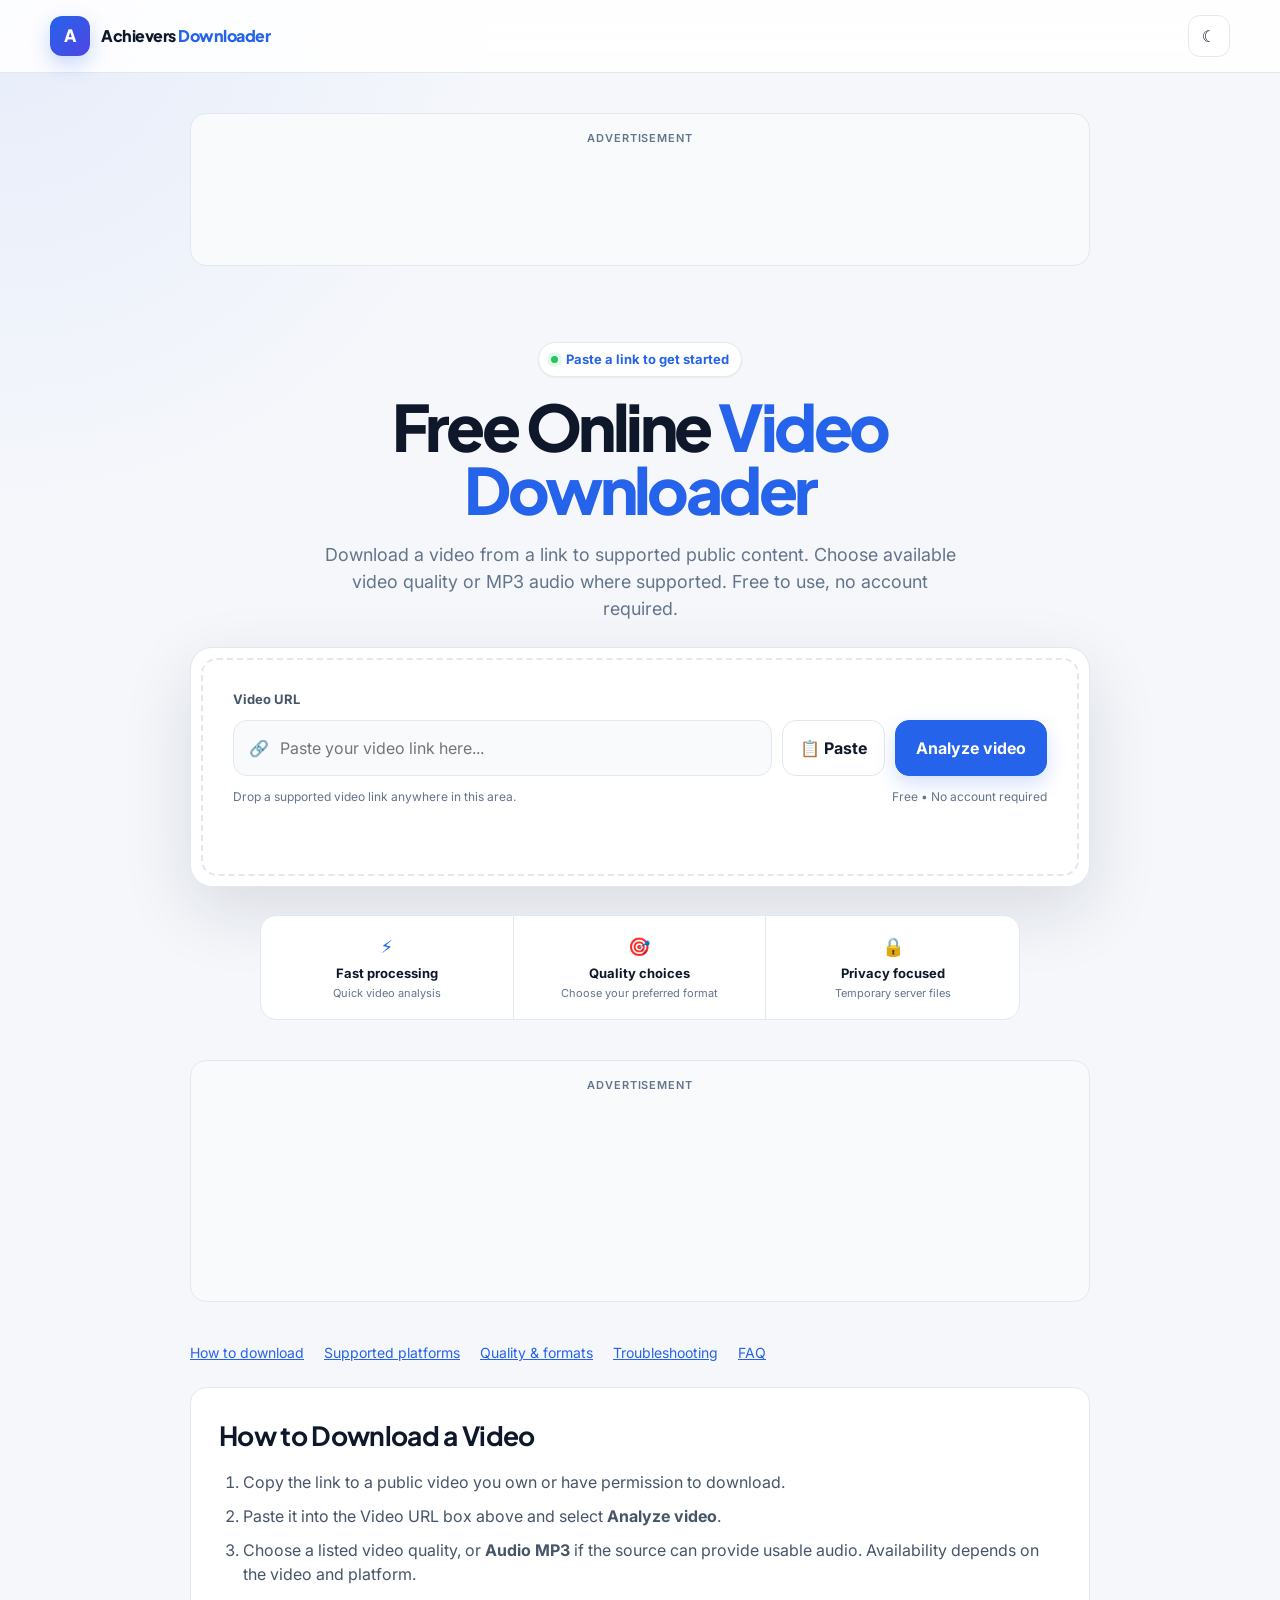
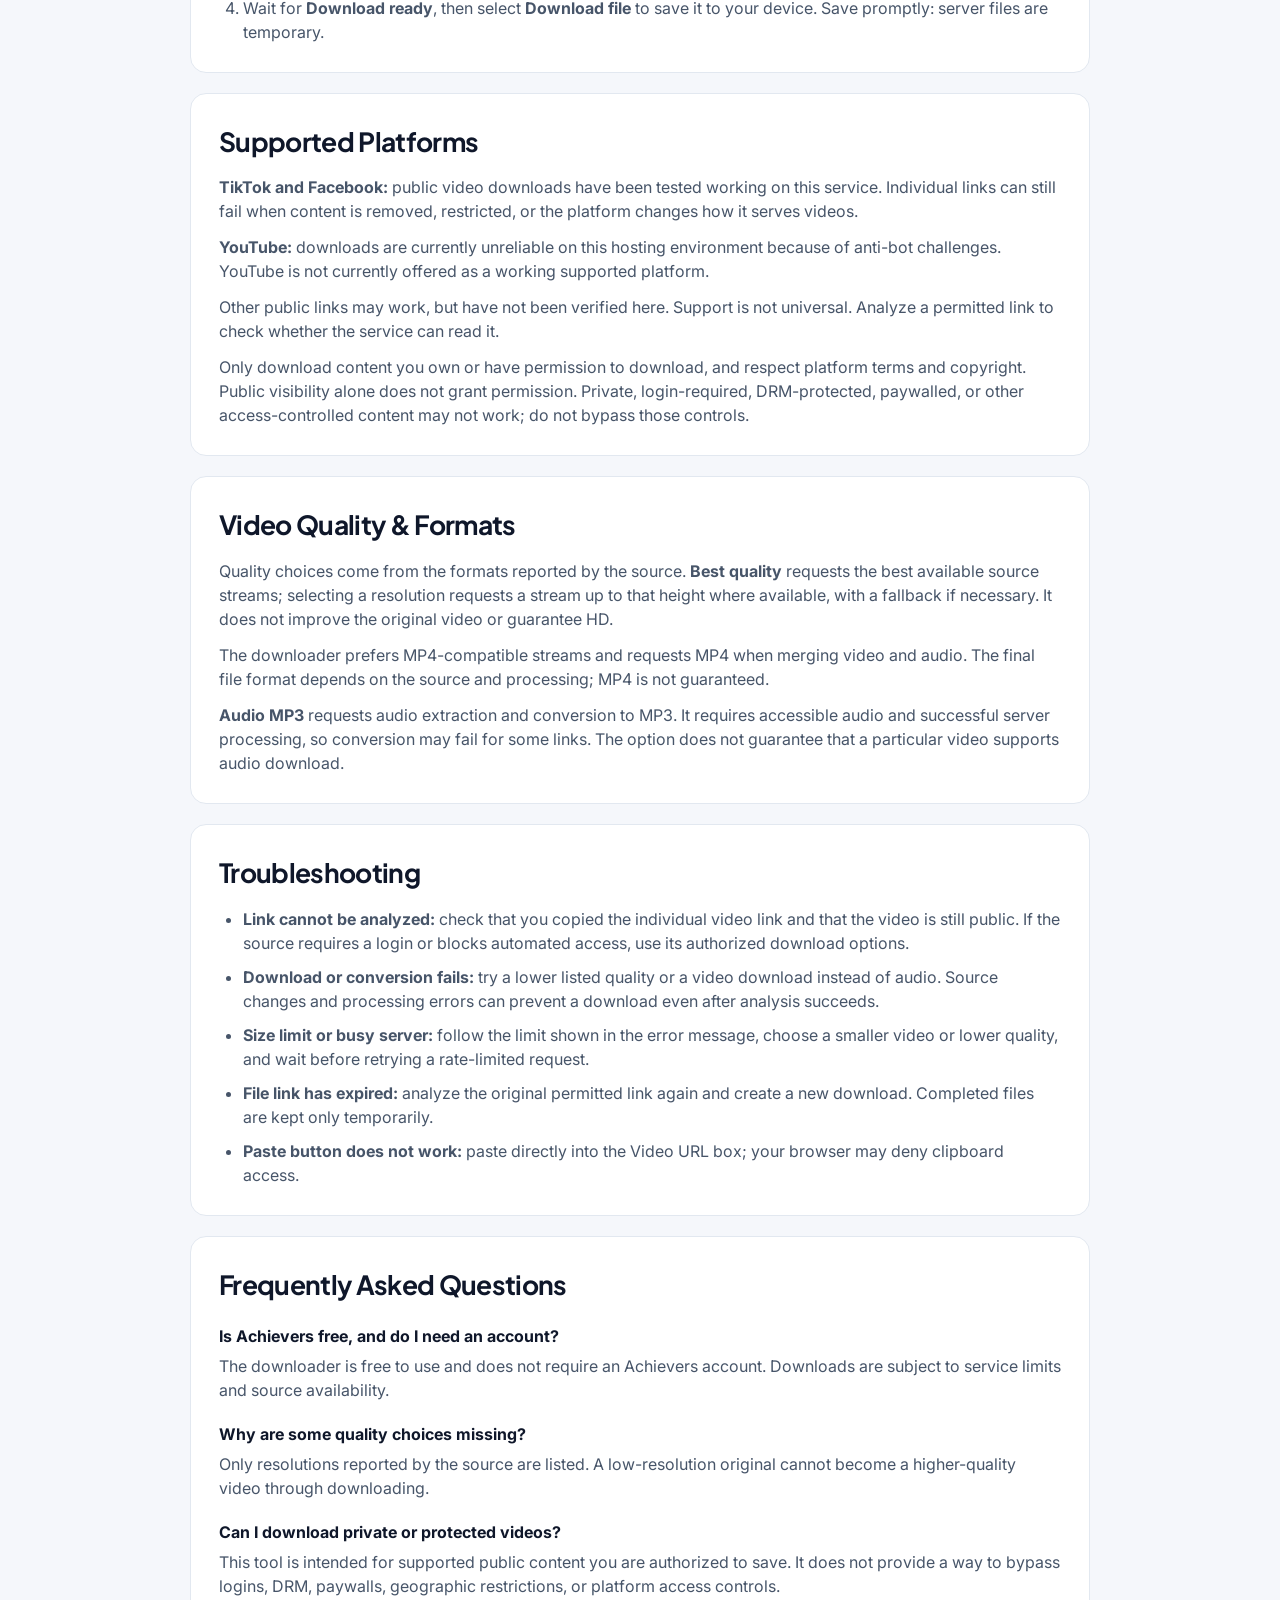
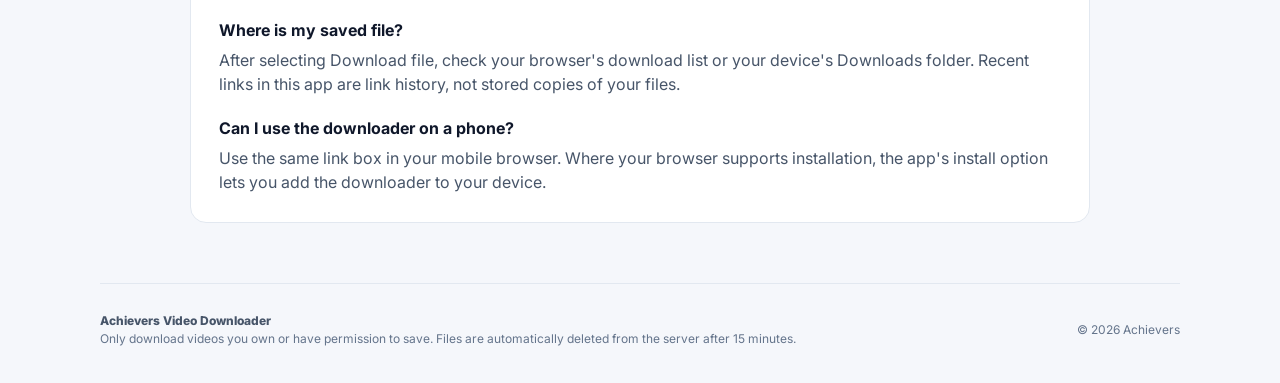
==== static/index.html @ 7e683693 "Improve homepage SEO and helpful content" ====
<!doctype html>
<html lang="en">
<head>
  <meta charset="utf-8">
  <meta name="viewport" content="width=device-width, initial-scale=1, viewport-fit=cover">
  <meta name="google-site-verification" content="TsskHwINy31pjUNyqwZNyB_PYHBbP6miLl_3xh6TSHg" />

  <meta name="theme-color" content="#2563eb">
  <meta name="description" content="Download supported public videos from a link. Choose available video quality or MP3 audio where supported. Free to use, with no account required.">
  <meta property="og:type" content="website">
  <meta property="og:title" content="Free Online Video Downloader | Achievers">
  <meta property="og:description" content="Download supported public videos from a link. Choose available video quality or MP3 audio where supported. Free to use, with no account required.">
  <meta property="og:url" content="https://achievers-video-downloader.onrender.com/">
  <meta property="og:site_name" content="Achievers Video Downloader">
  <meta name="twitter:card" content="summary">
  <meta name="twitter:title" content="Free Online Video Downloader | Achievers">
  <meta name="twitter:description" content="Download supported public videos from a link. Choose available video quality or MP3 audio where supported. Free to use, with no account required.">
  <script type="application/ld+json">
{
  "@context": "https://schema.org",
  "@graph": [
    {
      "@type": "WebSite",
      "@id": "https://achievers-video-downloader.onrender.com/#website",
      "url": "https://achievers-video-downloader.onrender.com/",
      "name": "Achievers Video Downloader"
    },
    {
      "@type": "WebApplication",
      "@id": "https://achievers-video-downloader.onrender.com/#application",
      "url": "https://achievers-video-downloader.onrender.com/",
      "name": "Achievers Video Downloader",
      "description": "Download supported public videos from a link. Choose available video quality or MP3 audio where supported. Free to use, with no account required.",
      "applicationCategory": "MultimediaApplication",
      "operatingSystem": "Web browser",
      "offers": {
        "@type": "Offer",
        "price": "0",
        "priceCurrency": "USD"
      }
    }
  ]
}
  </script>
  <meta name="application-name" content="Achievers Video Downloader">

  <link rel="canonical" href="https://achievers-video-downloader.onrender.com/">
  <link rel="manifest" href="/manifest.json">
  <link rel="apple-touch-icon" href="/icon-192.png">

  <title>Free Online Video Downloader | Achievers</title>

  <link rel="preconnect" href="https://fonts.googleapis.com">
  <link rel="preconnect" href="https://fonts.gstatic.com" crossorigin>
  <link
    href="https://fonts.googleapis.com/css2?family=Inter:wght@400;500;600;700;800&family=Plus+Jakarta+Sans:wght@600;700;800&display=swap"
    rel="stylesheet"
  >

  <style>
    :root {
      --bg: #f5f7fb;
      --surface: #ffffff;
      --surface-2: #f8fafc;
      --text: #0f172a;
      --text-soft: #475569;
      --text-muted: #64748b;
      --border: #e2e8f0;
      --primary: #2563eb;
      --primary-dark: #1d4ed8;
      --primary-soft: #eff6ff;
      --success: #16a34a;
      --success-soft: #f0fdf4;
      --danger: #dc2626;
      --danger-soft: #fef2f2;
      --warning: #d97706;
      --shadow-sm: 0 1px 2px rgba(15, 23, 42, .05);
      --shadow: 0 10px 30px rgba(15, 23, 42, .08);
      --shadow-lg: 0 24px 70px rgba(15, 23, 42, .12);
      --radius-sm: 10px;
      --radius: 16px;
      --radius-lg: 24px;
      color-scheme: light;
    }

    [data-theme="dark"] {
      --bg: #070b14;
      --surface: #0f172a;
      --surface-2: #111c31;
      --text: #f8fafc;
      --text-soft: #cbd5e1;
      --text-muted: #94a3b8;
      --border: #243148;
      --primary: #60a5fa;
      --primary-dark: #3b82f6;
      --primary-soft: #132442;
      --success: #4ade80;
      --success-soft: #0b2415;
      --danger: #f87171;
      --danger-soft: #351316;
      --warning: #fbbf24;
      --shadow-sm: 0 1px 2px rgba(0, 0, 0, .25);
      --shadow: 0 15px 40px rgba(0, 0, 0, .25);
      --shadow-lg: 0 30px 80px rgba(0, 0, 0, .35);
      color-scheme: dark;
    }

    * {
      box-sizing: border-box;
    }

    html {
      scroll-behavior: smooth;
    }

    body {
      margin: 0;
      min-height: 100vh;
      background:
        radial-gradient(circle at top left, rgba(37, 99, 235, .07), transparent 32rem),
        var(--bg);
      color: var(--text);
      font-family: Inter, system-ui, -apple-system, BlinkMacSystemFont, "Segoe UI", sans-serif;
      line-height: 1.5;
      padding:
        env(safe-area-inset-top)
        0
        env(safe-area-inset-bottom);
    }

    button,
    input,
    select {
      font: inherit;
    }

    button,
    a {
      -webkit-tap-highlight-color: transparent;
    }

    button {
      cursor: pointer;
    }

    button:disabled {
      cursor: not-allowed;
      opacity: .55;
    }

    button:focus-visible,
    input:focus-visible,
    select:focus-visible,
    a:focus-visible {
      outline: 3px solid rgba(37, 99, 235, .35);
      outline-offset: 3px;
    }

    a {
      color: inherit;
    }

    [hidden] {
      display: none !important;
    }

    .app {
      min-height: 100vh;
      display: flex;
      flex-direction: column;
    }

    /* ───────────────────────── HEADER ───────────────────────── */

    .header {
      position: sticky;
      top: 0;
      z-index: 50;
      border-bottom: 1px solid var(--border);
      background: color-mix(in srgb, var(--surface) 88%, transparent);
      backdrop-filter: blur(18px);
      -webkit-backdrop-filter: blur(18px);
    }

    .nav {
      width: min(1180px, calc(100% - 32px));
      margin: 0 auto;
      min-height: 72px;
      display: flex;
      align-items: center;
      justify-content: space-between;
      gap: 20px;
    }

    .brand {
      display: inline-flex;
      align-items: center;
      gap: 11px;
      text-decoration: none;
      font-family: "Plus Jakarta Sans", Inter, sans-serif;
      font-weight: 800;
      letter-spacing: -.03em;
    }

    .brand-mark {
      width: 40px;
      height: 40px;
      border-radius: 12px;
      display: grid;
      place-items: center;
      color: white;
      background: linear-gradient(135deg, #2563eb, #4f46e5);
      box-shadow: 0 8px 20px rgba(37, 99, 235, .25);
      font-weight: 800;
      font-size: 17px;
    }

    .brand-name {
      font-size: 16px;
    }

    .brand-name span {
      color: var(--primary);
    }

    .nav-actions {
      display: flex;
      align-items: center;
      gap: 8px;
    }

    .icon-btn {
      width: 42px;
      height: 42px;
      border: 1px solid var(--border);
      background: var(--surface);
      color: var(--text);
      border-radius: 12px;
      display: grid;
      place-items: center;
      transition: .2s ease;
    }

    .icon-btn:hover {
      border-color: var(--primary);
      color: var(--primary);
      transform: translateY(-1px);
    }

    /* ───────────────────────── MAIN ───────────────────────── */

    main {
      width: min(1080px, calc(100% - 32px));
      margin: 0 auto;
      flex: 1;
    }

    .hero {
      text-align: center;
      padding: 36px 0 24px;
    }

    .eyebrow {
      width: fit-content;
      margin: 0 auto 18px;
      display: inline-flex;
      align-items: center;
      gap: 8px;
      padding: 7px 12px;
      border: 1px solid var(--border);
      background: var(--surface);
      color: var(--primary);
      border-radius: 999px;
      font-size: 13px;
      font-weight: 700;
      box-shadow: var(--shadow-sm);
    }

    .eyebrow-dot {
      width: 7px;
      height: 7px;
      border-radius: 50%;
      background: #22c55e;
      box-shadow: 0 0 0 4px rgba(34, 197, 94, .12);
    }

    h1 {
      margin: 0 auto;
      max-width: 850px;
      font-family: "Plus Jakarta Sans", Inter, sans-serif;
      font-size: clamp(2.5rem, 6vw, 4rem);
      line-height: .98;
      letter-spacing: -.055em;
      font-weight: 800;
    }

    .gradient-text {
      color: var(--primary);
    }

    .hero-description {
      max-width: 650px;
      margin: 22px auto 0;
      color: var(--text-muted);
      font-size: clamp(1rem, 2vw, 1.12rem);
    }

    /* ───────────────────────── DOWNLOADER ───────────────────────── */

    .downloader-card {
      max-width: 900px;
      margin: 0 auto;
      padding: 10px;
      border: 1px solid var(--border);
      border-radius: 22px;
      background: var(--surface);
      box-shadow: var(--shadow-lg);
    }

    .drop-zone {
      padding: 30px;
      border: 2px dashed var(--border);
      border-radius: 16px;
      transition: .2s ease;
    }

    .drop-zone.dragging {
      border-color: var(--primary);
      background: var(--primary-soft);
    }

    .input-label {
      display: block;
      margin-bottom: 10px;
      color: var(--text-soft);
      font-size: 13px;
      font-weight: 700;
      text-align: left;
    }

    .url-row {
      display: grid;
      grid-template-columns: 1fr auto auto;
      gap: 10px;
    }

    .url-wrap {
      position: relative;
    }

    .url-icon {
      position: absolute;
      left: 16px;
      top: 50%;
      transform: translateY(-50%);
      color: var(--text-muted);
      pointer-events: none;
    }

    #url {
      width: 100%;
      min-height: 56px;
      border: 1px solid var(--border);
      border-radius: 14px;
      background: var(--surface-2);
      color: var(--text);
      padding: 0 16px 0 46px;
      outline: none;
      transition: .2s ease;
    }

    #url:focus {
      border-color: var(--primary);
      background: var(--surface);
      box-shadow: 0 0 0 4px rgba(37, 99, 235, .09);
    }

    .btn {
      min-height: 56px;
      padding: 0 20px;
      border: 1px solid var(--border);
      border-radius: 14px;
      background: var(--surface);
      color: var(--text);
      font-weight: 700;
      display: inline-flex;
      align-items: center;
      justify-content: center;
      gap: 8px;
      transition: .2s ease;
      white-space: nowrap;
    }

    .btn:hover:not(:disabled) {
      transform: translateY(-1px);
      box-shadow: var(--shadow-sm);
    }

    .btn-primary {
      border-color: var(--primary);
      background: var(--primary);
      color: white;
      box-shadow: 0 8px 20px rgba(37, 99, 235, .2);
    }

    .btn-primary:hover:not(:disabled) {
      background: var(--primary-dark);
    }

    .btn-secondary {
      background: var(--surface);
    }

    .paste-btn {
      padding-inline: 17px;
    }

    .input-hint {
      display: flex;
      justify-content: space-between;
      gap: 12px;
      margin-top: 12px;
      color: var(--text-muted);
      font-size: 12px;
      text-align: left;
    }

    .message {
      min-height: 24px;
      margin: 14px 4px 0;
      color: var(--text-muted);
      font-size: 14px;
      text-align: left;
    }

    .message.error {
      color: var(--danger);
    }

    /* ───────────────────────── TRUST ───────────────────────── */

    .trust-row {
      display: grid;
      grid-template-columns: repeat(3, 1fr);
      max-width: 760px;
      margin: 28px auto 0;
      border: 1px solid var(--border);
      border-radius: 16px;
      overflow: hidden;
      background: var(--surface);
    }

    .trust-item {
      padding: 17px 12px;
      text-align: center;
      border-right: 1px solid var(--border);
    }

    .trust-item:last-child {
      border-right: 0;
    }

    .trust-icon {
      display: block;
      margin-bottom: 4px;
      color: var(--primary);
      font-size: 18px;
    }

    .trust-title {
      display: block;
      font-size: 13px;
      font-weight: 700;
    }

    .trust-sub {
      display: block;
      margin-top: 2px;
      color: var(--text-muted);
      font-size: 11px;
    }

    /* ───────────────────────── RESULT ───────────────────────── */

    #res {
      max-width: 900px;
      margin: 28px auto 0;
      padding: 20px;
      border: 1px solid var(--border);
      border-radius: 22px;
      background: var(--surface);
      box-shadow: var(--shadow);
      text-align: left;
    }

    .video-header {
      display: grid;
      grid-template-columns: 260px 1fr;
      gap: 22px;
      align-items: start;
    }

    .thumb-wrap {
      position: relative;
      overflow: hidden;
      border-radius: 16px;
      background: var(--surface-2);
      aspect-ratio: 16 / 9;
    }

    .thumb {
      width: 100%;
      height: 100%;
      display: block;
      object-fit: cover;
    }

    .video-info {
      min-width: 0;
      padding-top: 3px;
    }

    .video-title {
      margin: 0;
      font-family: "Plus Jakarta Sans", Inter, sans-serif;
      font-size: clamp(1.25rem, 3vw, 1.65rem);
      line-height: 1.2;
      letter-spacing: -.025em;
      overflow-wrap: anywhere;
    }

    .video-meta {
      display: flex;
      flex-wrap: wrap;
      gap: 8px;
      margin-top: 13px;
    }

    .meta-pill {
      display: inline-flex;
      align-items: center;
      gap: 5px;
      padding: 6px 9px;
      border: 1px solid var(--border);
      border-radius: 999px;
      background: var(--surface-2);
      color: var(--text-muted);
      font-size: 12px;
      font-weight: 600;
    }

    .section-heading {
      margin: 26px 0 12px;
      font-size: 13px;
      font-weight: 800;
      letter-spacing: .02em;
      text-transform: uppercase;
      color: var(--text-muted);
    }

    .quality-grid {
      display: grid;
      grid-template-columns: repeat(auto-fill, minmax(125px, 1fr));
      gap: 10px;
    }

    .quality-btn {
      min-height: 58px;
      border: 1px solid var(--border);
      border-radius: 13px;
      background: var(--surface);
      color: var(--text);
      text-align: left;
      padding: 11px 13px;
      transition: .2s ease;
    }

    .quality-btn:hover:not(:disabled) {
      border-color: var(--primary);
      background: var(--primary-soft);
      transform: translateY(-1px);
    }

    .quality-name {
      display: block;
      font-weight: 800;
      font-size: 14px;
    }

    .quality-size {
      display: block;
      margin-top: 2px;
      color: var(--text-muted);
      font-size: 11px;
    }

    .quality-audio {
      border-color: rgba(37, 99, 235, .35);
      background: var(--primary-soft);
    }

    /* ───────────────────────── CLIP & SUBTITLES ───────────────────────── */

    .advanced {
      margin-top: 18px;
      border-top: 1px solid var(--border);
      padding-top: 16px;
    }

    .advanced summary {
      cursor: pointer;
      list-style: none;
      font-weight: 700;
      font-size: 14px;
    }

    .advanced summary::-webkit-details-marker {
      display: none;
    }

    .advanced summary::before {
      content: "+";
      display: inline-grid;
      place-items: center;
      width: 22px;
      height: 22px;
      margin-right: 8px;
      border: 1px solid var(--border);
      border-radius: 7px;
      color: var(--primary);
    }

    .advanced[open] summary::before {
      content: "−";
    }

    .clip-row {
      display: grid;
      grid-template-columns: 1fr 1fr;
      gap: 12px;
      margin-top: 15px;
    }

    .field label {
      display: block;
      color: var(--text-muted);
      font-size: 12px;
      font-weight: 700;
      margin-bottom: 6px;
    }

    .field input,
    .subtitle-select {
      width: 100%;
      min-height: 46px;
      padding: 0 12px;
      border: 1px solid var(--border);
      border-radius: 11px;
      background: var(--surface-2);
      color: var(--text);
    }

    .advanced-note {
      margin: 10px 0 0;
      color: var(--text-muted);
      font-size: 12px;
    }

    .subtitle-row {
      display: flex;
      align-items: end;
      gap: 10px;
      margin-top: 18px;
    }

    .subtitle-field {
      flex: 1;
    }

    /* ───────────────────────── JOB ───────────────────────── */

    #job {
      margin-top: 22px;
    }

    .job-card {
      border: 1px solid var(--border);
      border-radius: 15px;
      padding: 17px;
      background: var(--surface-2);
    }

    .job-top {
      display: flex;
      align-items: center;
      justify-content: space-between;
      gap: 15px;
      margin-bottom: 11px;
    }

    .job-status {
      font-size: 13px;
      font-weight: 700;
    }

    .job-percent {
      color: var(--primary);
      font-size: 13px;
      font-weight: 800;
    }

    .progress-track {
      height: 10px;
      border-radius: 999px;
      overflow: hidden;
      background: var(--border);
    }

    .progress-bar {
      width: 0;
      height: 100%;
      border-radius: inherit;
      background: linear-gradient(90deg, #2563eb, #4f46e5);
      transition: width .4s ease;
    }

    .job-name {
      margin: 10px 0 0;
      color: var(--text-muted);
      font-size: 12px;
      overflow-wrap: anywhere;
    }

    .download-result {
      margin-top: 14px;
      padding: 15px;
      border: 1px solid rgba(22, 163, 74, .25);
      border-radius: 14px;
      background: var(--success-soft);
    }

    .download-result-title {
      margin: 0 0 10px;
      color: var(--success);
      font-size: 14px;
      font-weight: 800;
    }

    .save-btn {
      min-height: 48px;
      display: inline-flex;
      align-items: center;
      justify-content: center;
      padding: 0 18px;
      border-radius: 11px;
      background: var(--success);
      color: white;
      text-decoration: none;
      font-weight: 800;
    }

    /* ───────────────────────── RECENT ───────────────────────── */

    #rw {
      max-width: 900px;
      margin: 30px auto 0;
    }

    .recent-header {
      display: flex;
      align-items: center;
      justify-content: space-between;
      gap: 12px;
      margin-bottom: 11px;
    }

    .recent-title {
      margin: 0;
      font-size: 14px;
      font-weight: 800;
    }

    .recent-clear {
      border: 0;
      background: none;
      color: var(--text-muted);
      font-size: 12px;
      text-decoration: underline;
      padding: 5px;
    }

    #recent {
      display: flex;
      flex-wrap: wrap;
      gap: 8px;
    }

    .recent-item {
      max-width: 280px;
      overflow: hidden;
      text-overflow: ellipsis;
      white-space: nowrap;
      padding: 9px 12px;
      border: 1px solid var(--border);
      border-radius: 10px;
      background: var(--surface);
      color: var(--text-soft);
      font-size: 12px;
    }

    /* ───────────────────────── FOOTER ───────────────────────── */

    footer {
      width: min(1080px, calc(100% - 32px));
      margin: 60px auto 0;
      padding: 28px 0 35px;
      border-top: 1px solid var(--border);
      color: var(--text-muted);
      font-size: 12px;
    }

    .footer-inner {
      display: flex;
      align-items: center;
      justify-content: space-between;
      gap: 20px;
    }

    .footer-brand {
      font-weight: 800;
      color: var(--text-soft);
    }

    .install {
      margin-top: 12px;
      border: 0;
      padding: 0;
      background: none;
      color: var(--primary);
      text-decoration: underline;
      font-weight: 700;
    }

    /* ───────────────────────── LOADING ───────────────────────── */

    .spinner {
      width: 16px;
      height: 16px;
      border: 2px solid rgba(255, 255, 255, .35);
      border-top-color: white;
      border-radius: 50%;
      animation: spin .7s linear infinite;
    }

    @keyframes spin {
      to {
        transform: rotate(360deg);
      }
    }

    @media (prefers-reduced-motion: reduce) {
      *,
      *::before,
      *::after {
        scroll-behavior: auto !important;
        animation-duration: .01ms !important;
        animation-iteration-count: 1 !important;
        transition-duration: .01ms !important;
      }
    }

    /* ───────────────────────── RESPONSIVE ───────────────────────── */

    @media (max-width: 760px) {
      .nav {
        min-height: 64px;
      }

      .brand-name {
        display: none;
      }

      .hero {
        padding: 28px 0 22px;
      }

      .downloader-card {
        padding: 7px;
      }

      .drop-zone {
        padding: 20px 15px;
      }

      .url-row {
        grid-template-columns: 1fr;
      }

      .btn,
      #url {
        width: 100%;
      }

      .trust-row {
        grid-template-columns: 1fr;
      }

      .trust-item {
        border-right: 0;
        border-bottom: 1px solid var(--border);
      }

      .trust-item:last-child {
        border-bottom: 0;
      }

      .video-header {
        grid-template-columns: 1fr;
      }

      .thumb-wrap {
        width: 100%;
      }

      .clip-row {
        grid-template-columns: 1fr;
      }

      .subtitle-row {
        flex-direction: column;
        align-items: stretch;
      }

      .footer-inner {
        flex-direction: column;
        align-items: flex-start;
      }
    }

    @media (max-width: 480px) {
      main,
      footer,
      .nav {
        width: min(100% - 20px, 1080px);
      }

      h1 {
        font-size: 2.55rem;
      }

      .hero-description {
        font-size: .95rem;
      }

      #res {
        padding: 14px;
        border-radius: 18px;
      }

      .quality-grid {
        grid-template-columns: repeat(2, 1fr);
      }

      .quality-btn {
        min-height: 54px;
      }
    }
    .homepage-guide { max-width: 900px; margin: 36px auto 0; }
    .section-nav { display: flex; flex-wrap: wrap; gap: 10px 20px; margin-bottom: 24px; color: var(--primary); font-size: 14px; }
    .guide-section { scroll-margin-top: 90px; margin-top: 20px; padding: clamp(18px, 4vw, 28px); border: 1px solid var(--border); border-radius: var(--radius); background: var(--surface); }
    .guide-section h2 { margin: 0 0 14px; font-family: "Plus Jakarta Sans", Inter, sans-serif; font-size: clamp(1.3rem, 3vw, 1.65rem); letter-spacing: -.025em; }
    .guide-section h3 { margin: 20px 0 6px; font-size: 1rem; }
    .guide-section p, .guide-section li { color: var(--text-soft); }
    .guide-section p { margin: 0 0 12px; }
    .guide-section p:last-child { margin-bottom: 0; }
    .guide-section ol, .guide-section ul { margin: 0; padding-left: 24px; }
    .guide-section li + li { margin-top: 10px; }
    .input-hint { flex-wrap: wrap; }

    /* Reserved ad spaces stay in normal flow, outside downloader controls. */
    .ad-area {
      max-width: 900px;
      min-width: 0;
      margin: 40px auto;
      padding: 16px;
      border: 1px solid var(--border);
      border-radius: var(--radius);
      background: var(--surface-2);
      text-align: center;
      overflow: hidden;
    }

    .ad-label {
      margin: 0 0 12px;
      color: var(--text-muted);
      font-size: 11px;
      font-weight: 600;
      letter-spacing: .08em;
      text-transform: uppercase;
    }

    .ad-slot {
      display: grid;
      place-items: center;
      min-width: 0;
      color: var(--text-muted);
      font-size: 12px;
      overflow-wrap: anywhere;
    }

    .ad-area--leaderboard {
      display: none;
    }

    .ad-slot--leaderboard {
      width: 728px;
      height: 90px;
      margin: 0 auto;
      overflow: hidden;
    }

    .ad-slot--native {
      width: 100%;
      min-height: 180px;
    }

    #container-173bd25a12e240a688efa71a28dc9bbf {
      width: 100%;
      min-width: 0;
      max-width: 100%;
    }

    /* Main has 32px outer gutters; reserve space for padding and borders too.
       Never scale the fixed 728x90 creative to fit a mobile screen.
       When activated, also gate script loading on available slot width. */
    @media (min-width: 800px) {
      .ad-area--leaderboard {
        display: block;
      }
    }
  </style>
</head>

<body>
<div class="app">

  <!-- HEADER -->
  <header class="header">
    <nav class="nav" aria-label="Main navigation">

      <a href="/" class="brand" aria-label="Achievers Video Downloader home">
        <span class="brand-mark">A</span>
        <span class="brand-name">Achievers <span>Downloader</span></span>
      </a>

      <div class="nav-actions">
        <button
          class="icon-btn"
          id="themeToggle"
          type="button"
          aria-label="Toggle dark mode"
          title="Toggle dark mode"
        >
          <span id="themeIcon">☾</span>
        </button>
      </div>

    </nav>
  </header>

  <!-- MAIN -->
  <main>

    <!-- Adsterra 31565233: exact publisher-supplied embed; desktop only. -->
    <aside class="ad-area ad-area--leaderboard" aria-labelledby="leaderboard-ad-label" data-placement-id="31565233">
      <p class="ad-label" id="leaderboard-ad-label">Advertisement</p>
      <div class="ad-slot ad-slot--leaderboard" id="adsterra-leaderboard-slot">
        <span>Advertisement space</span>
      </div>
    </aside>
    <script>
      (() => {
        const slot = document.getElementById('adsterra-leaderboard-slot');
        const desktop = window.matchMedia('(min-width: 800px)');
        let loaded = false;
        const loadBanner = () => {
          if (loaded || !desktop.matches || slot.getBoundingClientRect().width < 728) return;
          loaded = true;
          const frame = document.createElement('iframe');
          frame.title = 'Advertisement';
          frame.width = '728';
          frame.height = '90';
          frame.style.border = '0';
          frame.style.display = 'block';
          // Isolate provider document.write and prevent top navigation/popups.
          frame.setAttribute('sandbox', 'allow-scripts');
          frame.setAttribute('referrerpolicy', 'strict-origin-when-cross-origin');
          frame.srcdoc = `<!doctype html><html><head><meta charset="utf-8">
            <style>html,body{margin:0;width:728px;height:90px;overflow:hidden}</style>
            </head><body><script>
              atOptions = {
                'key': 'c1607918ab2d91ade8037d36a7b7c333',
                'format': 'iframe',
                'height': 90,
                'width': 728,
                'params': {}
              };
            <\/script>
            <script src="https://bellnewyork.org/22/c1607918ab2d91ade8037d36a7b7c333"><\/script>
            </body></html>`;
          slot.replaceChildren(frame);
        };
        desktop.addEventListener('change', loadBanner);
        if ('ResizeObserver' in window) {
          new ResizeObserver(loadBanner).observe(slot);
        } else {
          window.addEventListener('resize', loadBanner);
        }
        loadBanner();
      })();
    </script>
    <!-- HERO -->
    <section class="hero">

      <div class="eyebrow">
        <span class="eyebrow-dot"></span>
        Paste a link to get started
      </div>

      <h1>
        Free Online <span class="gradient-text">Video Downloader</span>
      </h1>

      <p class="hero-description">
        Download a video from a link to supported public content. Choose available
        video quality or MP3 audio where supported. Free to use, no account required.
      </p>

    </section>

    <!-- DOWNLOADER -->
    <section class="downloader-card" aria-label="Video downloader">

      <div class="drop-zone" id="dropZone">

        <form id="f">

          <label class="input-label" for="url">
            Video URL
          </label>

          <div class="url-row">

            <div class="url-wrap">
              <span class="url-icon" aria-hidden="true">🔗</span>

              <input
                id="url"
                type="url"
                inputmode="url"
                placeholder="Paste your video link here..."
                autocomplete="off"
                aria-label="Video URL"
                required
              >
            </div>

            <button
              class="btn btn-secondary paste-btn"
              type="button"
              id="paste"
            >
              📋 Paste
            </button>

            <button
              class="btn btn-primary"
              id="fetch"
              type="submit"
            >
              <span id="fetchText">Analyze video</span>
            </button>

          </div>

        </form>

        <div class="input-hint">
          <span>Drop a supported video link anywhere in this area.</span>
          <span>Free • No account required</span>
        </div>

        <p
          class="message"
          id="msg"
          role="status"
          aria-live="polite"
        ></p>

      </div>

    </section>

    <!-- TRUST -->
    <section class="trust-row" aria-label="Service features">

      <div class="trust-item">
        <span class="trust-icon">⚡</span>
        <span class="trust-title">Fast processing</span>
        <span class="trust-sub">Quick video analysis</span>
      </div>

      <div class="trust-item">
        <span class="trust-icon">🎯</span>
        <span class="trust-title">Quality choices</span>
        <span class="trust-sub">Choose your preferred format</span>
      </div>

      <div class="trust-item">
        <span class="trust-icon">🔒</span>
        <span class="trust-title">Privacy focused</span>
        <span class="trust-sub">Temporary server files</span>
      </div>

    </section>

    <!-- RESULT -->
    <section id="res" hidden aria-live="polite"></section>

    <!-- RECENT -->
    <section id="rw" hidden>

      <div class="recent-header">
        <h2 class="recent-title">Recent links</h2>

        <button
          class="recent-clear"
          id="clearRecent"
          type="button"
        >
          Clear history
        </button>
      </div>

      <div id="recent"></div>

    </section>

    <!-- Natural break after downloader/results/history, outside all real controls.
         Adsterra 31565232: exact publisher-supplied native embed. -->
    <aside class="ad-area ad-area--native" aria-labelledby="native-ad-label" data-placement-id="31565232">
      <p class="ad-label" id="native-ad-label">Advertisement</p>
      <div class="ad-slot ad-slot--native" id="adsterra-native-slot">
        <script async="async" data-cfasync="false" src="https://bellnewyork.org/21/173bd25a12e240a688efa71a28dc9bbf"></script>
        <div id="container-173bd25a12e240a688efa71a28dc9bbf"></div>
      </div>
    </aside>
    <button
      class="install"
      id="inst"
      type="button"
      hidden
    >
      Install Achievers Downloader as an app
    </button>

    <div class="homepage-guide">
      <nav class="section-nav" aria-label="Download help">
        <a href="#how-to-download">How to download</a>
        <a href="#supported-platforms">Supported platforms</a>
        <a href="#quality-formats">Quality &amp; formats</a>
        <a href="#troubleshooting">Troubleshooting</a>
        <a href="#faq">FAQ</a>
      </nav>

      <section class="guide-section" id="how-to-download" aria-labelledby="how-to-heading">
        <h2 id="how-to-heading">How to Download a Video</h2>
        <ol>
          <li>Copy the link to a public video you own or have permission to download.</li>
          <li>Paste it into the Video URL box above and select <strong>Analyze video</strong>.</li>
          <li>Choose a listed video quality, or <strong>Audio MP3</strong> if the source can provide usable audio. Availability depends on the video and platform.</li>
          <li>Wait for <strong>Download ready</strong>, then select <strong>Download file</strong> to save it to your device. Save promptly: server files are temporary.</li>
        </ol>
      </section>

      <section class="guide-section" id="supported-platforms" aria-labelledby="platforms-heading">
        <h2 id="platforms-heading">Supported Platforms</h2>
        <p><strong>TikTok and Facebook:</strong> public video downloads have been tested working on this service. Individual links can still fail when content is removed, restricted, or the platform changes how it serves videos.</p>
        <p><strong>YouTube:</strong> downloads are currently unreliable on this hosting environment because of anti-bot challenges. YouTube is not currently offered as a working supported platform.</p>
        <p>Other public links may work, but have not been verified here. Support is not universal. Analyze a permitted link to check whether the service can read it.</p>
        <p>Only download content you own or have permission to download, and respect platform terms and copyright. Public visibility alone does not grant permission. Private, login-required, DRM-protected, paywalled, or other access-controlled content may not work; do not bypass those controls.</p>
      </section>

      <section class="guide-section" id="quality-formats" aria-labelledby="formats-heading">
        <h2 id="formats-heading">Video Quality &amp; Formats</h2>
        <p>Quality choices come from the formats reported by the source. <strong>Best quality</strong> requests the best available source streams; selecting a resolution requests a stream up to that height where available, with a fallback if necessary. It does not improve the original video or guarantee HD.</p>
        <p>The downloader prefers MP4-compatible streams and requests MP4 when merging video and audio. The final file format depends on the source and processing; MP4 is not guaranteed.</p>
        <p><strong>Audio MP3</strong> requests audio extraction and conversion to MP3. It requires accessible audio and successful server processing, so conversion may fail for some links. The option does not guarantee that a particular video supports audio download.</p>
      </section>

      <section class="guide-section" id="troubleshooting" aria-labelledby="troubleshooting-heading">
        <h2 id="troubleshooting-heading">Troubleshooting</h2>
        <ul>
          <li><strong>Link cannot be analyzed:</strong> check that you copied the individual video link and that the video is still public. If the source requires a login or blocks automated access, use its authorized download options.</li>
          <li><strong>Download or conversion fails:</strong> try a lower listed quality or a video download instead of audio. Source changes and processing errors can prevent a download even after analysis succeeds.</li>
          <li><strong>Size limit or busy server:</strong> follow the limit shown in the error message, choose a smaller video or lower quality, and wait before retrying a rate-limited request.</li>
          <li><strong>File link has expired:</strong> analyze the original permitted link again and create a new download. Completed files are kept only temporarily.</li>
          <li><strong>Paste button does not work:</strong> paste directly into the Video URL box; your browser may deny clipboard access.</li>
        </ul>
      </section>

      <section class="guide-section" id="faq" aria-labelledby="faq-heading">
        <h2 id="faq-heading">Frequently Asked Questions</h2>
        <h3>Is Achievers free, and do I need an account?</h3>
        <p>The downloader is free to use and does not require an Achievers account. Downloads are subject to service limits and source availability.</p>
        <h3>Why are some quality choices missing?</h3>
        <p>Only resolutions reported by the source are listed. A low-resolution original cannot become a higher-quality video through downloading.</p>
        <h3>Can I download private or protected videos?</h3>
        <p>This tool is intended for supported public content you are authorized to save. It does not provide a way to bypass logins, DRM, paywalls, geographic restrictions, or platform access controls.</p>
        <h3>Where is my saved file?</h3>
        <p>After selecting Download file, check your browser's download list or your device's Downloads folder. Recent links in this app are link history, not stored copies of your files.</p>
        <h3>Can I use the downloader on a phone?</h3>
        <p>Use the same link box in your mobile browser. Where your browser supports installation, the app's install option lets you add the downloader to your device.</p>
      </section>
    </div>

  </main>

  <!-- FOOTER -->
  <footer>

    <div class="footer-inner">

      <div>
        <div class="footer-brand">
          Achievers Video Downloader
        </div>

        <div>
          Only download videos you own or have permission to save.
          Files are automatically deleted from the server after 15 minutes.
        </div>
      </div>

      <div>
        © <span id="year"></span> Achievers
      </div>

    </div>

  </footer>

</div>

<script>
  /* ───────────────────────── HELPERS ───────────────────────── */

  const $ = selector => document.querySelector(selector);

  const el = (tag, props = {}, ...children) => {
    const element = Object.assign(
      document.createElement(tag),
      props
    );

    if (children.length) {
      element.append(...children);
    }

    return element;
  };

  const url = $('#url');
  const msg = $('#msg');
  const res = $('#res');
  const fetchButton = $('#fetch');
  const fetchText = $('#fetchText');

  const say = (text, error = false) => {
    msg.textContent = text || '';
    msg.className = error ? 'message error' : 'message';
  };

  const dur = seconds => {
    if (!seconds) return '';

    seconds = Math.round(seconds);

    const hours = Math.floor(seconds / 3600);
    const minutes = Math.floor((seconds % 3600) / 60);
    const secs = String(seconds % 60).padStart(2, '0');

    return hours
      ? `${hours}:${String(minutes).padStart(2, '0')}:${secs}`
      : `${minutes}:${secs}`;
  };

  const mb = bytes => {
    if (!bytes) return '';

    if (bytes > 1e9) {
      return ` • ${(bytes / 1e9).toFixed(1)} GB`;
    }

    return ` • ${Math.max(1, Math.round(bytes / 1e6))} MB`;
  };

  /* ───────────────────────── API ───────────────────────── */

  async function api(path, body) {

    const response = await fetch(
      path,
      body
        ? {
            method: 'POST',
            headers: {
              'Content-Type': 'application/json'
            },
            body: JSON.stringify(body)
          }
        : {}
    );

    const data = await response
      .json()
      .catch(() => ({}));

    if (!response.ok) {
      throw new Error(
        data.detail ||
        `Request failed (${response.status})`
      );
    }

    return data;
  }

  /* ───────────────────────── THEME ───────────────────────── */

  const themeIcon = $('#themeIcon');

  function applyTheme(theme) {

    document.documentElement.dataset.theme = theme;

    localStorage.setItem(
      'achievers-theme',
      theme
    );

    themeIcon.textContent =
      theme === 'dark' ? '☀' : '☾';
  }

  function initTheme() {

    const saved =
      localStorage.getItem('achievers-theme');

    if (saved) {
      applyTheme(saved);
      return;
    }

    const prefersDark =
      window.matchMedia &&
      window.matchMedia(
        '(prefers-color-scheme: dark)'
      ).matches;

    applyTheme(prefersDark ? 'dark' : 'light');
  }

  $('#themeToggle').onclick = () => {

    const current =
      document.documentElement.dataset.theme;

    applyTheme(
      current === 'dark'
        ? 'light'
        : 'dark'
    );
  };

  initTheme();

  /* ───────────────────────── PASTE ───────────────────────── */

  $('#paste').onclick = async () => {

    try {

      const text =
        await navigator.clipboard.readText();

      url.value = text.trim();

      url.focus();

      if (url.value) {
        say('Link pasted. Click Analyze video.');
      }

    } catch {

      say(
        'Your browser blocked clipboard access. Paste the link into the box instead.',
        true
      );
    }
  };

  /* ───────────────────────── ANALYZE ───────────────────────── */

  $('#f').onsubmit = async event => {

    event.preventDefault();

    const value = url.value.trim();

    if (!value) return;

    res.hidden = true;

    say('Analyzing your video link...');

    fetchButton.disabled = true;

    fetchText.innerHTML = `
      <span class="spinner"></span>
      Analyzing...
    `;

    try {

      const data =
        await api('/api/info', {
          url: value
        });

      show(value, data);

      say('');

    } catch (error) {

      say(
        error.message ||
        'Unable to analyze this link.',
        true
      );

    } finally {

      fetchButton.disabled = false;

      fetchText.textContent =
        'Analyze video';
    }
  };

  /* ───────────────────────── VIDEO DISPLAY ───────────────────────── */

  function show(videoUrl, data) {

    remember(
      videoUrl,
      data.title
    );

    res.replaceChildren();

    const header =
      el('div', {
        className: 'video-header'
      });

    /* Thumbnail */

    if (data.thumbnail) {

      const thumbWrap =
        el('div', {
          className: 'thumb-wrap'
        });

      thumbWrap.append(
        el('img', {
          className: 'thumb',
          src: data.thumbnail,
          alt: 'Video thumbnail',
          referrerPolicy: 'no-referrer',
          loading: 'lazy'
        })
      );

      header.append(thumbWrap);
    }

    /* Information */

    const info =
      el('div', {
        className: 'video-info'
      });

    info.append(
      el('h2', {
        className: 'video-title',
        textContent:
          data.title ||
          'Untitled video'
      })
    );

    const meta =
      el('div', {
        className: 'video-meta'
      });

    const metadata = [
      data.uploader,
      data.site,
      dur(data.duration)
    ].filter(Boolean);

    metadata.forEach(item => {

      meta.append(
        el('span', {
          className: 'meta-pill',
          textContent: item
        })
      );

    });

    info.append(meta);

    header.append(info);

    res.append(header);

    /* Quality */

    const qualityHeading =
      el('h3', {
        className: 'section-heading',
        textContent: 'Download format'
      });

    res.append(qualityHeading);

    const qualityGrid =
      el('div', {
        className: 'quality-grid'
      });

    const heights =
      Array.isArray(data.heights)
        ? data.heights
        : [];

    const options = [
      {
        label: 'Best quality',
        height: null,
        audio: false
      },

      ...heights
        .slice(0, 6)
        .map(height => ({
          label: `${height}p`,
          height,
          audio: false,
          size: data.sizes
            ? data.sizes[height]
            : null
        })),

      {
        label: 'Audio MP3',
        height: null,
        audio: true
      }
    ];

    options.forEach(option => {

      const button =
        el('button', {
          type: 'button',
          className:
            'quality-btn' +
            (option.audio
              ? ' quality-audio'
              : '')
        });

      const name =
        el('span', {
          className: 'quality-name',
          textContent:
            option.audio
              ? '🎵 Audio MP3'
              : option.label
        });

      const size =
        el('span', {
          className: 'quality-size',
          textContent:
            option.audio
              ? 'Audio only'
              : option.size
                ? `Video${mb(option.size)}`
                : 'Available quality'
        });

      button.append(
        name,
        size
      );

      button.onclick = () =>
        start(videoUrl, option);

      qualityGrid.append(button);
    });

    res.append(qualityGrid);

    /* Advanced */

    const advanced =
      el('details', {
        className: 'advanced'
      });

    advanced.append(
      el('summary', {
        textContent:
          'Advanced options'
      })
    );

    const clipRow =
      el('div', {
        className: 'clip-row'
      });

    const startField =
      el('div', {
        className: 'field'
      });

    startField.append(
      el('label', {
        textContent: 'Start time'
      }),
      el('input', {
        id: 'cs',
        placeholder: '0:00',
        inputMode: 'numeric',
        'aria-label': 'Clip start time'
      })
    );

    const endField =
      el('div', {
        className: 'field'
      });

    endField.append(
      el('label', {
        textContent: 'End time'
      }),
      el('input', {
        id: 'ce',
        placeholder: 'End of video',
        inputMode: 'numeric',
        'aria-label': 'Clip end time'
      })
    );

    clipRow.append(
      startField,
      endField
    );

    advanced.append(clipRow);

    advanced.append(
      el('p', {
        className: 'advanced-note',
        textContent:
          'Optional: enter a start and end time to download only a section of the video.'
      })
    );

    /* Subtitles */

    if (
      Array.isArray(data.subs) &&
      data.subs.length
    ) {

      const subtitleRow =
        el('div', {
          className: 'subtitle-row'
        });

      const subtitleField =
        el('div', {
          className: 'subtitle-field'
        });

      subtitleField.append(
        el('label', {
          className: 'field',
          textContent: 'Subtitle language'
        })
      );

      const select =
        el('select', {
          className: 'subtitle-select',
          'aria-label':
            'Subtitle language'
        });

      data.subs.forEach(language => {

        select.append(
          el('option', {
            value: language,
            textContent: language
          })
        );

      });

      subtitleField.append(select);

      const subtitleButton =
        el('button', {
          className: 'btn btn-secondary',
          type: 'button',
          textContent:
            'Download SRT'
        });

      subtitleButton.onclick = () =>
        start(videoUrl, {
          subs: select.value
        });

      subtitleRow.append(
        subtitleField,
        subtitleButton
      );

      advanced.append(subtitleRow);
    }

    res.append(advanced);

    /* Job area */

    res.append(
      el('div', {
        id: 'job'
      })
    );

    res.hidden = false;

    res.scrollIntoView({
      behavior: 'smooth',
      block: 'start'
    });
  }

  /* ───────────────────────── TIME ───────────────────────── */

  const secs = value => {

    value =
      String(value || '').trim();

    if (!value) return null;

    const parts =
      value.split(':').map(Number);

    if (
      parts.length > 3 ||
      parts.some(
        number => Number.isNaN(number)
      )
    ) {
      return NaN;
    }

    return parts.reduce(
      (total, part) =>
        total * 60 + part,
      0
    );
  };

  /* ───────────────────────── DOWNLOAD ───────────────────────── */

  let busy = false;

  async function start(videoUrl, option) {

    if (busy) return;

    const body = {
      url: videoUrl,
      height: option.height || null,
      audio: !!option.audio,
      subs: option.subs || null
    };

    if (!option.subs) {

      const startInput =
        $('#cs');

      const endInput =
        $('#ce');

      body.start =
        startInput
          ? secs(startInput.value)
          : null;

      body.end =
        endInput
          ? secs(endInput.value)
          : null;

      if (
        Number.isNaN(body.start) ||
        Number.isNaN(body.end) ||
        (
          body.end != null &&
          body.end <=
            (body.start || 0)
        )
      ) {

        say(
          'Enter valid clip times, such as 1:30, and make sure the end is later than the start.',
          true
        );

        return;
      }
    }

    say('');

    busy = true;

    const buttons =
      res.querySelectorAll('button');

    buttons.forEach(
      button =>
        button.disabled = true
    );

    const job =
      $('#job');

    const jobCard =
      el('div', {
        className: 'job-card'
      });

    const top =
      el('div', {
        className: 'job-top'
      });

    const status =
      el('span', {
        className: 'job-status',
        textContent:
          'Starting download...'
      });

    const percent =
      el('span', {
        className: 'job-percent',
        textContent: '0%'
      });

    top.append(
      status,
      percent
    );

    const track =
      el('div', {
        className: 'progress-track'
      });

    const bar =
      el('div', {
        className: 'progress-bar'
      });

    track.append(bar);

    const name =
      el('p', {
        className: 'job-name',
        textContent:
          'Preparing your file...'
      });

    jobCard.append(
      top,
      track,
      name
    );

    job.replaceChildren(jobCard);

    try {

      const response =
        await api(
          '/api/jobs',
          body
        );

      const id =
        response.id;

      if (!id) {
        throw new Error(
          'The server did not return a download job ID.'
        );
      }

      for (;;) {

        await new Promise(
          resolve =>
            setTimeout(resolve, 1000)
        );

        const state =
          await api(
            '/api/jobs/' + id
          );

        if (
          state.state === 'error'
        ) {

          throw new Error(
            state.error ||
            'The download failed.'
          );
        }

        const progress =
          Math.max(
            0,
            Math.min(
              100,
              Number(state.progress) || 0
            )
          );

        bar.style.width =
          progress + '%';

        percent.textContent =
          Math.round(progress) + '%';

        if (
          state.state === 'queued'
        ) {

          status.textContent =
            state.queue
              ? `Waiting in queue • Position ${state.queue}`
              : 'Waiting in queue...';

        } else {

          status.textContent =
            progress >= 100
              ? 'Finalizing your file...'
              : 'Preparing your file...';
        }

        if (
          state.state === 'done'
        ) {

          status.textContent =
            'Download ready';

          percent.textContent =
            '100%';

          bar.style.width = '100%';

          name.textContent =
            state.name ||
            'Your file is ready.';

          const result =
            el('div', {
              className:
                'download-result'
            });

          result.append(
            el('p', {
              className:
                'download-result-title',
              textContent:
                '✓ Your download is ready'
            })
          );

          const save =
            el('a', {
              className: 'save-btn',
              href:
                '/api/file/' + id,
              download:
                state.name || '',
              textContent:
                'Download file'
            });

          result.append(save);

          jobCard.append(result);

          break;
        }
      }

    } catch (error) {

      job.replaceChildren(
        el('div', {
          className:
            'download-result',
          style:
            'background:var(--danger-soft);border-color:rgba(220,38,38,.25)'
        },
          el('p', {
            className:
              'download-result-title',
            style:
              'color:var(--danger)',
            textContent:
              'Download failed'
          }),
          el('p', {
            className:
              'job-name',
            textContent:
              error.message ||
              'Something went wrong.'
          })
        )
      );

    } finally {

      busy = false;

      buttons.forEach(
        button =>
          button.disabled = false
      );
    }
  }

  /* ───────────────────────── RECENT LINKS ───────────────────────── */

  function recent() {

    try {

      return JSON.parse(
        localStorage.getItem(
          'achievers-recent'
        ) || '[]'
      );

    } catch {

      return [];
    }
  }

  function remember(videoUrl, title) {

    try {

      const updated = [
        {
          url: videoUrl,
          title:
            title || videoUrl
        },

        ...recent().filter(
          item =>
            item.url !== videoUrl
        )
      ].slice(0, 6);

      localStorage.setItem(
        'achievers-recent',
        JSON.stringify(updated)
      );

    } catch {}

    drawRecent();
  }

  function drawRecent() {

    const items =
      recent();

    const recentContainer =
      $('#recent');

    recentContainer.replaceChildren();

    if (!items.length) {

      $('#rw').hidden = true;

      return;
    }

    items.forEach(item => {

      const button =
        el('button', {
          className:
            'recent-item',
          type: 'button',
          textContent:
            (item.title ||
              item.url).slice(0, 50),
          title:
            item.url
        });

      button.onclick = () => {

        url.value =
          item.url;

        $('#f').requestSubmit();
      };

      recentContainer.append(button);
    });

    $('#rw').hidden = false;
  }

  $('#clearRecent').onclick = () => {

    try {
      localStorage.removeItem(
        'achievers-recent'
      );
    } catch {}

    drawRecent();
  };

  drawRecent();

  /* ───────────────────────── DRAG & DROP ───────────────────────── */

  const dropZone =
    $('#dropZone');

  function take(text) {

    const match =
      String(text || '').match(
        /https?:\/\/[^\s]+/i
      );

    if (!match) {

      say(
        'No video link was detected.',
        true
      );

      return;
    }

    url.value =
      match[0];

    $('#f').requestSubmit();
  }

  ['dragenter', 'dragover'].forEach(
    eventName => {

      dropZone.addEventListener(
        eventName,
        event => {

          event.preventDefault();

          dropZone.classList.add(
            'dragging'
          );
        }
      );
    }
  );

  ['dragleave', 'drop'].forEach(
    eventName => {

      dropZone.addEventListener(
        eventName,
        event => {

          event.preventDefault();

          dropZone.classList.remove(
            'dragging'
          );
        }
      );
    }
  );

  dropZone.addEventListener(
    'drop',
    event => {

      const text =
        event.dataTransfer.getData(
          'text/uri-list'
        ) ||
        event.dataTransfer.getData(
          'text'
        );

      take(text);
    }
  );

  /* ───────────────────────── SHARED LINKS ───────────────────────── */

  const query =
    new URLSearchParams(
      location.search
    );

  if (
    query.has('url') ||
    query.has('text')
  ) {

    take(
      query.get('url') +
      ' ' +
      query.get('text')
    );

    history.replaceState(
      null,
      '',
      '/'
    );
  }

  /* ───────────────────────── PWA ───────────────────────── */

  let installPrompt;

  window.addEventListener(
    'beforeinstallprompt',
    event => {

      event.preventDefault();

      installPrompt =
        event;

      $('#inst').hidden = false;
    }
  );

  $('#inst').onclick = async () => {

    if (!installPrompt) return;

    installPrompt.prompt();

    try {
      await installPrompt.userChoice;
    } catch {}

    installPrompt = null;

    $('#inst').hidden = true;
  };

  if (
    'serviceWorker' in navigator
  ) {

    window.addEventListener(
      'load',
      () => {

        navigator.serviceWorker
          .register('/sw.js')
          .catch(() => {});

      }
    );
  }

  /* ───────────────────────── YEAR ───────────────────────── */

  $('#year').textContent =
    new Date().getFullYear();

</script>

</body>
</html>
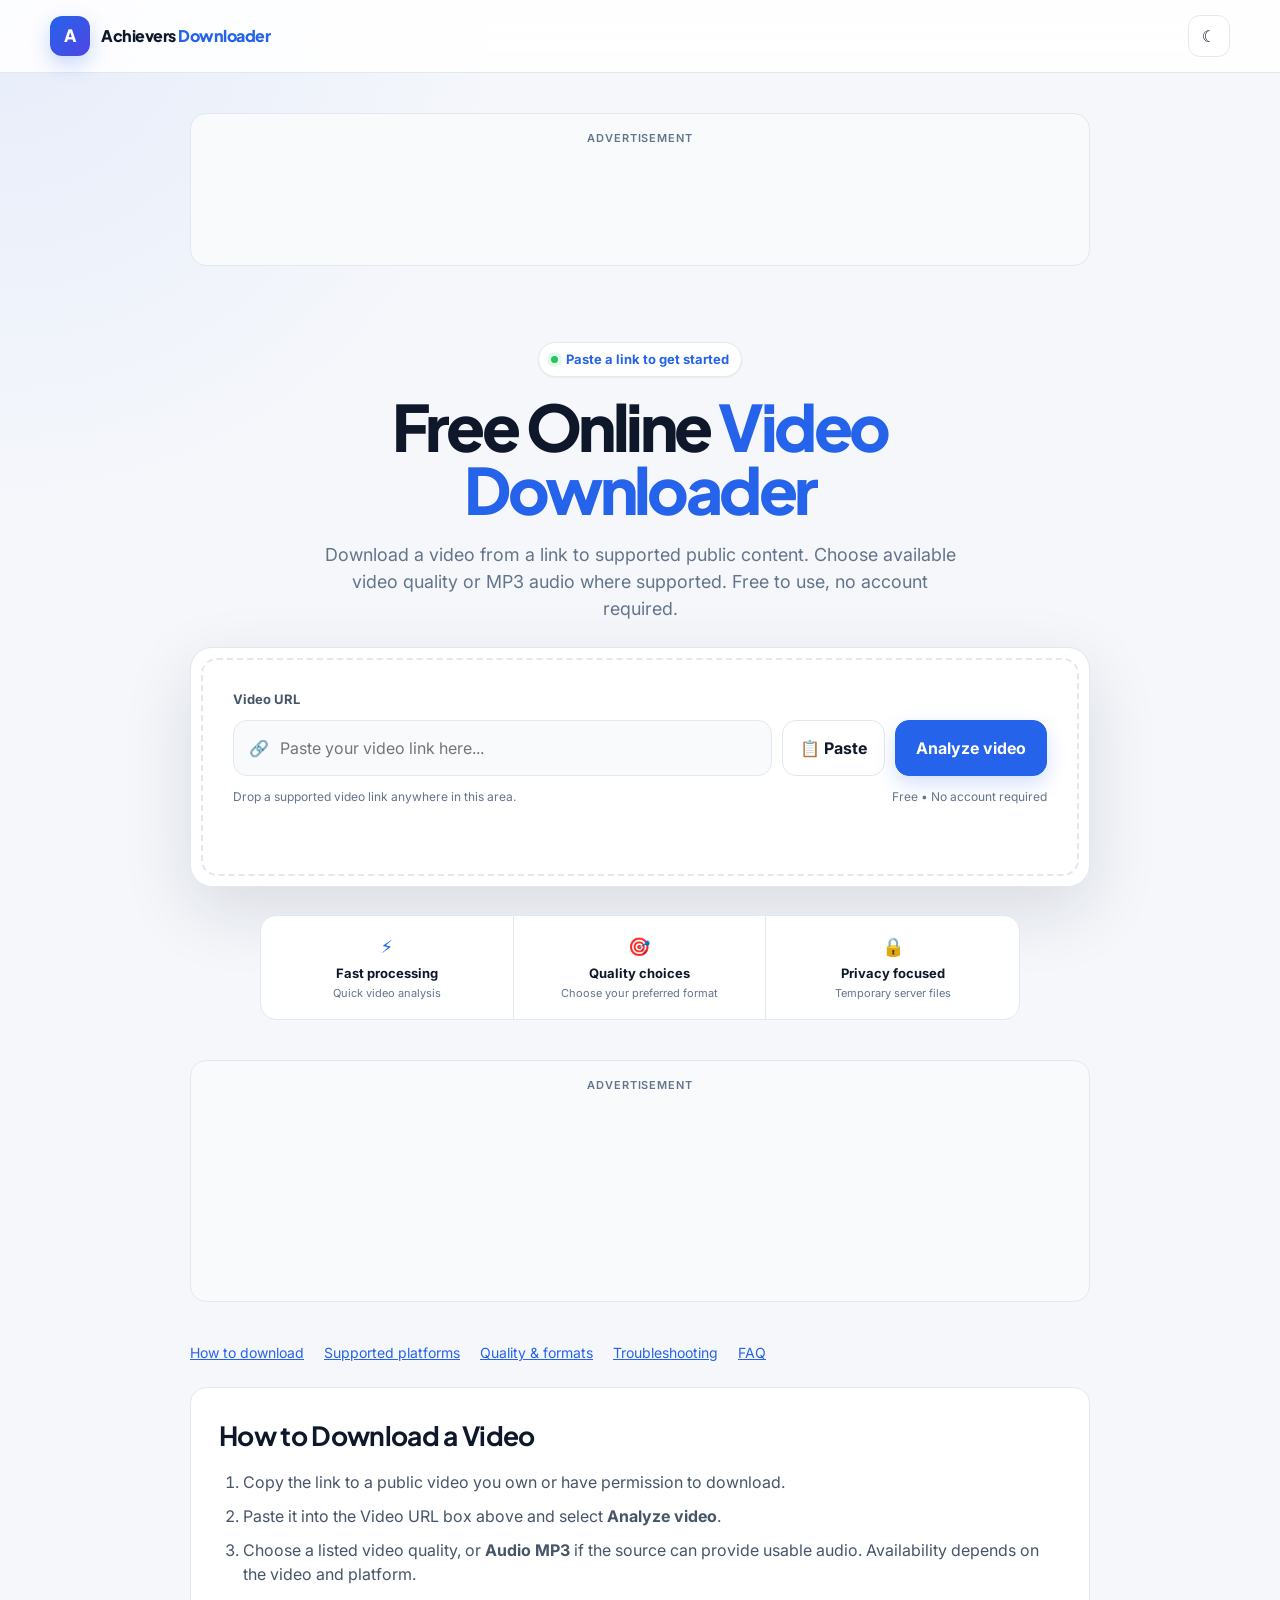
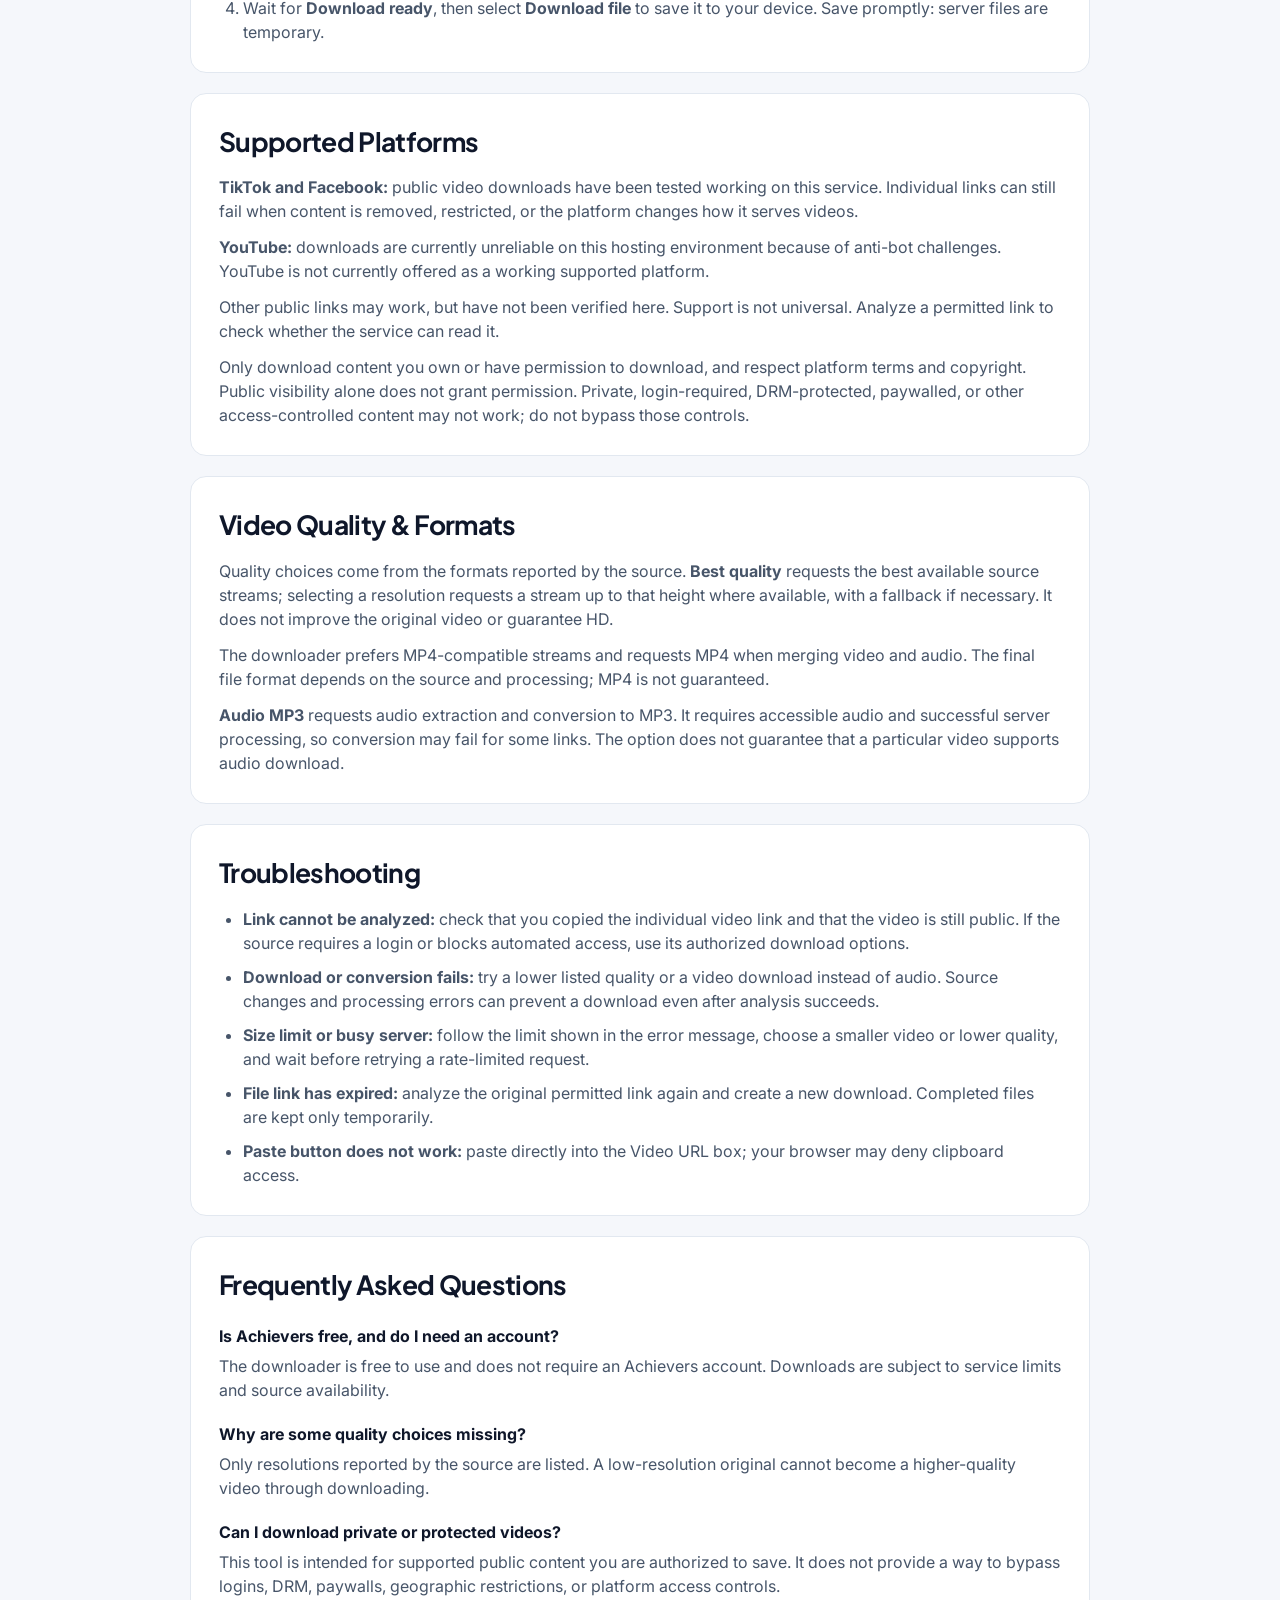
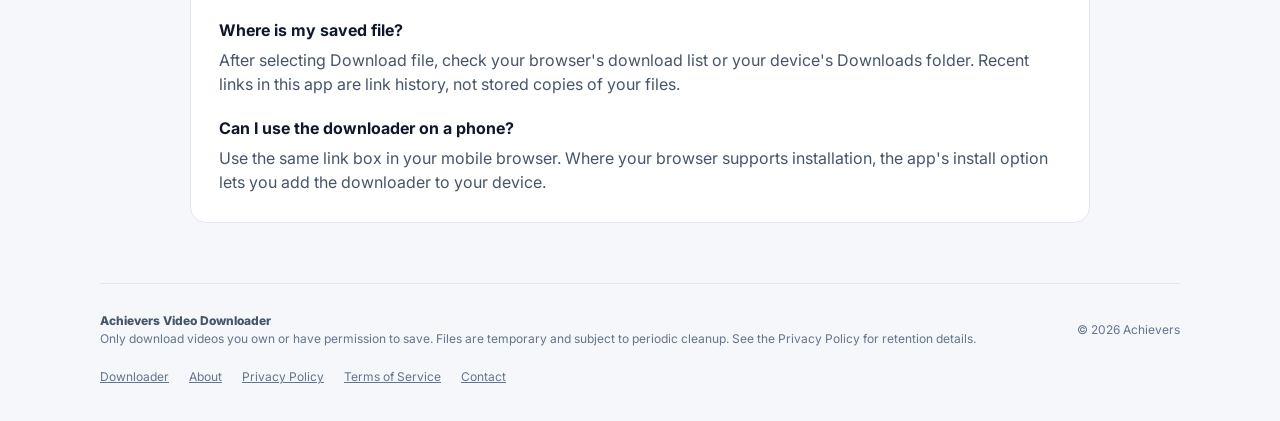
==== commit b599909a: "Add trust and legal pages" ====
--- a/static/index.html
+++ b/static/index.html
@@ -826,6 +826,8 @@
       justify-content: space-between;
       gap: 20px;
     }
+
+    .footer-links { display: flex; flex-wrap: wrap; gap: 12px 20px; margin-top: 20px; }
 
     .footer-brand {
       font-weight: 800;
@@ -1339,7 +1341,7 @@
 
         <div>
           Only download videos you own or have permission to save.
-          Files are automatically deleted from the server after 15 minutes.
+          Files are temporary and subject to periodic cleanup. See the Privacy Policy for retention details.
         </div>
       </div>
 
@@ -1349,6 +1351,7 @@
 
     </div>
 
+    <nav class="footer-links" aria-label="Website information"><a href="/">Downloader</a><a href="/about">About</a><a href="/privacy">Privacy Policy</a><a href="/terms">Terms of Service</a><a href="/contact">Contact</a></nav>
   </footer>
 
 </div>
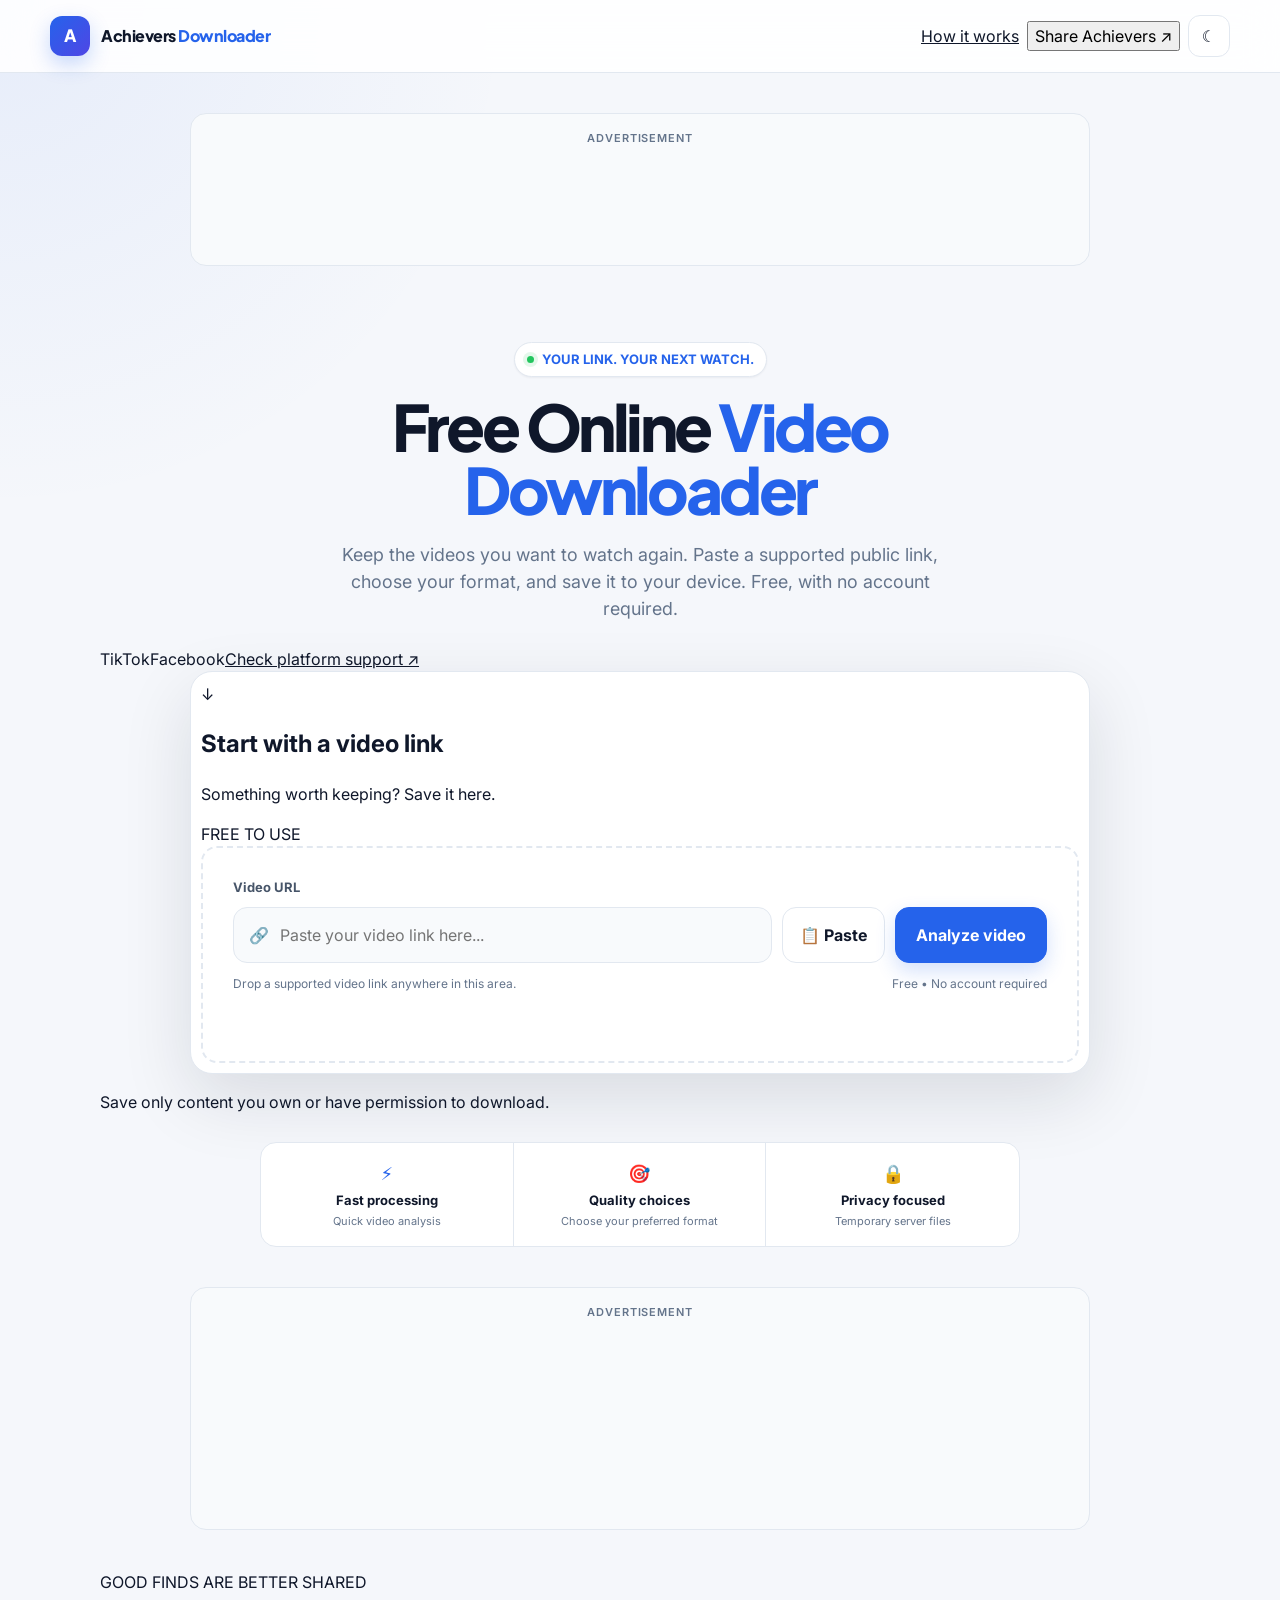
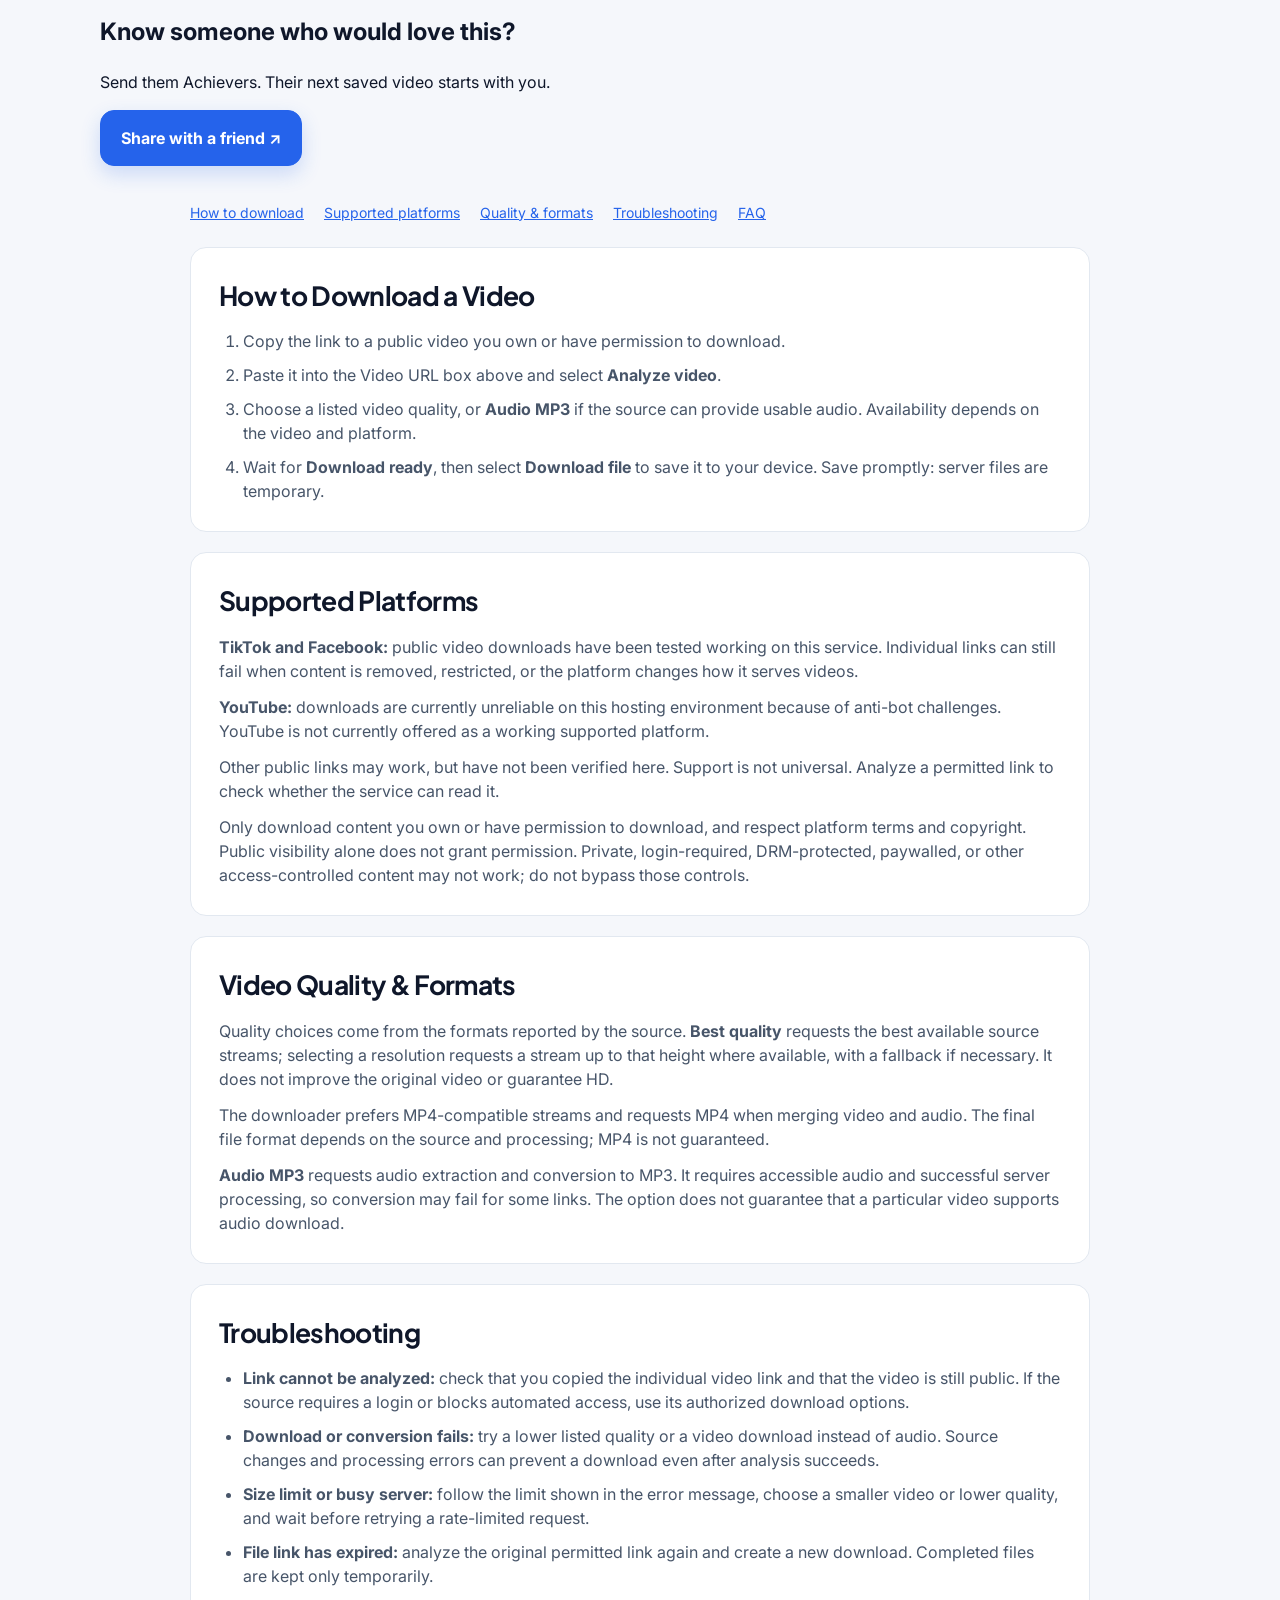
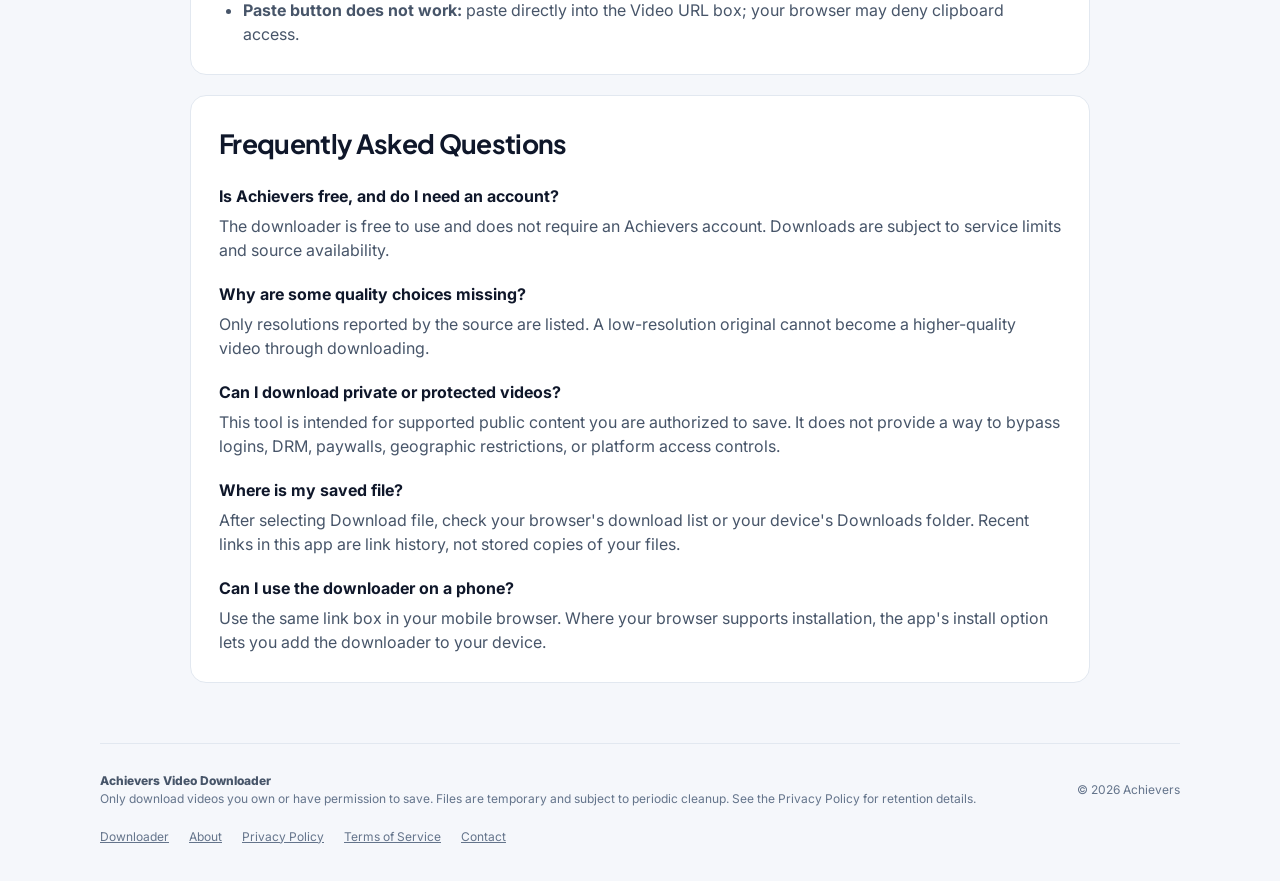
==== commit 07e0a259: "Refresh downloader design and add sharing controls" ====
--- a/static/index.html
+++ b/static/index.html
@@ -8,14 +8,6 @@
 
   <meta name="theme-color" content="#2563eb">
   <meta name="description" content="Download supported public videos from a link. Choose available video quality or MP3 audio where supported. Free to use, with no account required.">
-  <meta property="og:type" content="website">
-  <meta property="og:title" content="Free Online Video Downloader | Achievers">
-  <meta property="og:description" content="Download supported public videos from a link. Choose available video quality or MP3 audio where supported. Free to use, with no account required.">
-  <meta property="og:url" content="https://achievers-video-downloader.onrender.com/">
-  <meta property="og:site_name" content="Achievers Video Downloader">
-  <meta name="twitter:card" content="summary">
-  <meta name="twitter:title" content="Free Online Video Downloader | Achievers">
-  <meta name="twitter:description" content="Download supported public videos from a link. Choose available video quality or MP3 audio where supported. Free to use, with no account required.">
   <script type="application/ld+json">
 {
   "@context": "https://schema.org",
@@ -1042,6 +1034,17 @@
       }
     }
   </style>
+<meta property="og:type" content="website">
+<meta property="og:title" content="Free Online Video Downloader | Achievers">
+<meta property="og:description" content="Download supported public videos from a link. Choose available video quality or MP3 audio where supported. Free to use, with no account required.">
+<meta property="og:url" content="https://achievers-video-downloader.onrender.com/">
+<meta property="og:site_name" content="Achievers Video Downloader">
+<meta property="og:image" content="https://achievers-video-downloader.onrender.com/icon-512.png">
+<meta name="twitter:card" content="summary">
+<meta name="twitter:title" content="Free Online Video Downloader | Achievers">
+<meta name="twitter:description" content="Download supported public videos from a link. Choose available video quality or MP3 audio where supported. Free to use, with no account required.">
+<meta name="twitter:image" content="https://achievers-video-downloader.onrender.com/icon-512.png">
+  <link rel="stylesheet" href="/refresh.css">
 </head>
 
 <body>
@@ -1057,6 +1060,8 @@
       </a>
 
       <div class="nav-actions">
+        <a class="nav-help" href="#how-to-download">How it works</a>
+        <button class="share-button" id="shareSite" type="button">Share Achievers <span aria-hidden="true">↗</span></button>
         <button
           class="icon-btn"
           id="themeToggle"
@@ -1127,7 +1132,7 @@
 
       <div class="eyebrow">
         <span class="eyebrow-dot"></span>
-        Paste a link to get started
+        YOUR LINK. YOUR NEXT WATCH.
       </div>
 
       <h1>
@@ -1135,15 +1140,17 @@
       </h1>
 
       <p class="hero-description">
-        Download a video from a link to supported public content. Choose available
-        video quality or MP3 audio where supported. Free to use, no account required.
+        Keep the videos you want to watch again. Paste a supported public link,
+        choose your format, and save it to your device. Free, with no account required.
       </p>
 
     </section>
 
+    <div class="platform-pills" aria-label="Tested platforms"><span>TikTok</span><span>Facebook</span><a href="#supported-platforms">Check platform support ↗</a></div>
     <!-- DOWNLOADER -->
     <section class="downloader-card" aria-label="Video downloader">
 
+      <div class="card-heading"><span class="card-symbol" aria-hidden="true">↓</span><div><h2>Start with a video link</h2><p>Something worth keeping? Save it here.</p></div><span class="free-label">FREE TO USE</span></div>
       <div class="drop-zone" id="dropZone">
 
         <form id="f">
@@ -1204,6 +1211,7 @@
 
     </section>
 
+    <p class="permission-note">Save only content you own or have permission to download.</p>
     <!-- TRUST -->
     <section class="trust-row" aria-label="Service features">
 
@@ -1267,6 +1275,8 @@
       Install Achievers Downloader as an app
     </button>
 
+    <section class="share-panel" aria-labelledby="share-heading"><div><span class="section-kicker">GOOD FINDS ARE BETTER SHARED</span><h2 id="share-heading">Know someone who would love this?</h2><p>Send them Achievers. Their next saved video starts with you.</p></div><button class="btn btn-primary" id="shareFriend" type="button">Share with a friend ↗</button></section>
+    <p id="shareStatus" class="share-status" role="status" aria-live="polite"></p>
     <div class="homepage-guide">
       <nav class="section-nav" aria-label="Download help">
         <a href="#how-to-download">How to download</a>
@@ -1408,6 +1418,20 @@
 
     return ` • ${Math.max(1, Math.round(bytes / 1e6))} MB`;
   };
+
+  async function shareAchievers() {
+    const status = $('#shareStatus');
+    const data = {title: 'Achievers Video Downloader', text: 'Save supported public videos with Achievers. Free, with no account required.', url: 'https://achievers-video-downloader.onrender.com/'};
+    try {
+      if (navigator.share) { await navigator.share(data); status.textContent = 'Thanks for sharing Achievers!'; }
+      else if (navigator.clipboard && window.isSecureContext) { await navigator.clipboard.writeText(data.url); status.textContent = 'Website link copied. Send it to a friend!'; }
+      else { status.replaceChildren(document.createTextNode('Share this address: '), el('a', {href: data.url, textContent: data.url})); }
+    } catch (error) {
+      if (error.name !== 'AbortError') { status.textContent = 'Copy this address to share: ' + data.url; }
+    }
+  }
+  $('#shareSite').addEventListener('click', shareAchievers);
+  $('#shareFriend').addEventListener('click', shareAchievers);
 
   /* ───────────────────────── API ───────────────────────── */
 
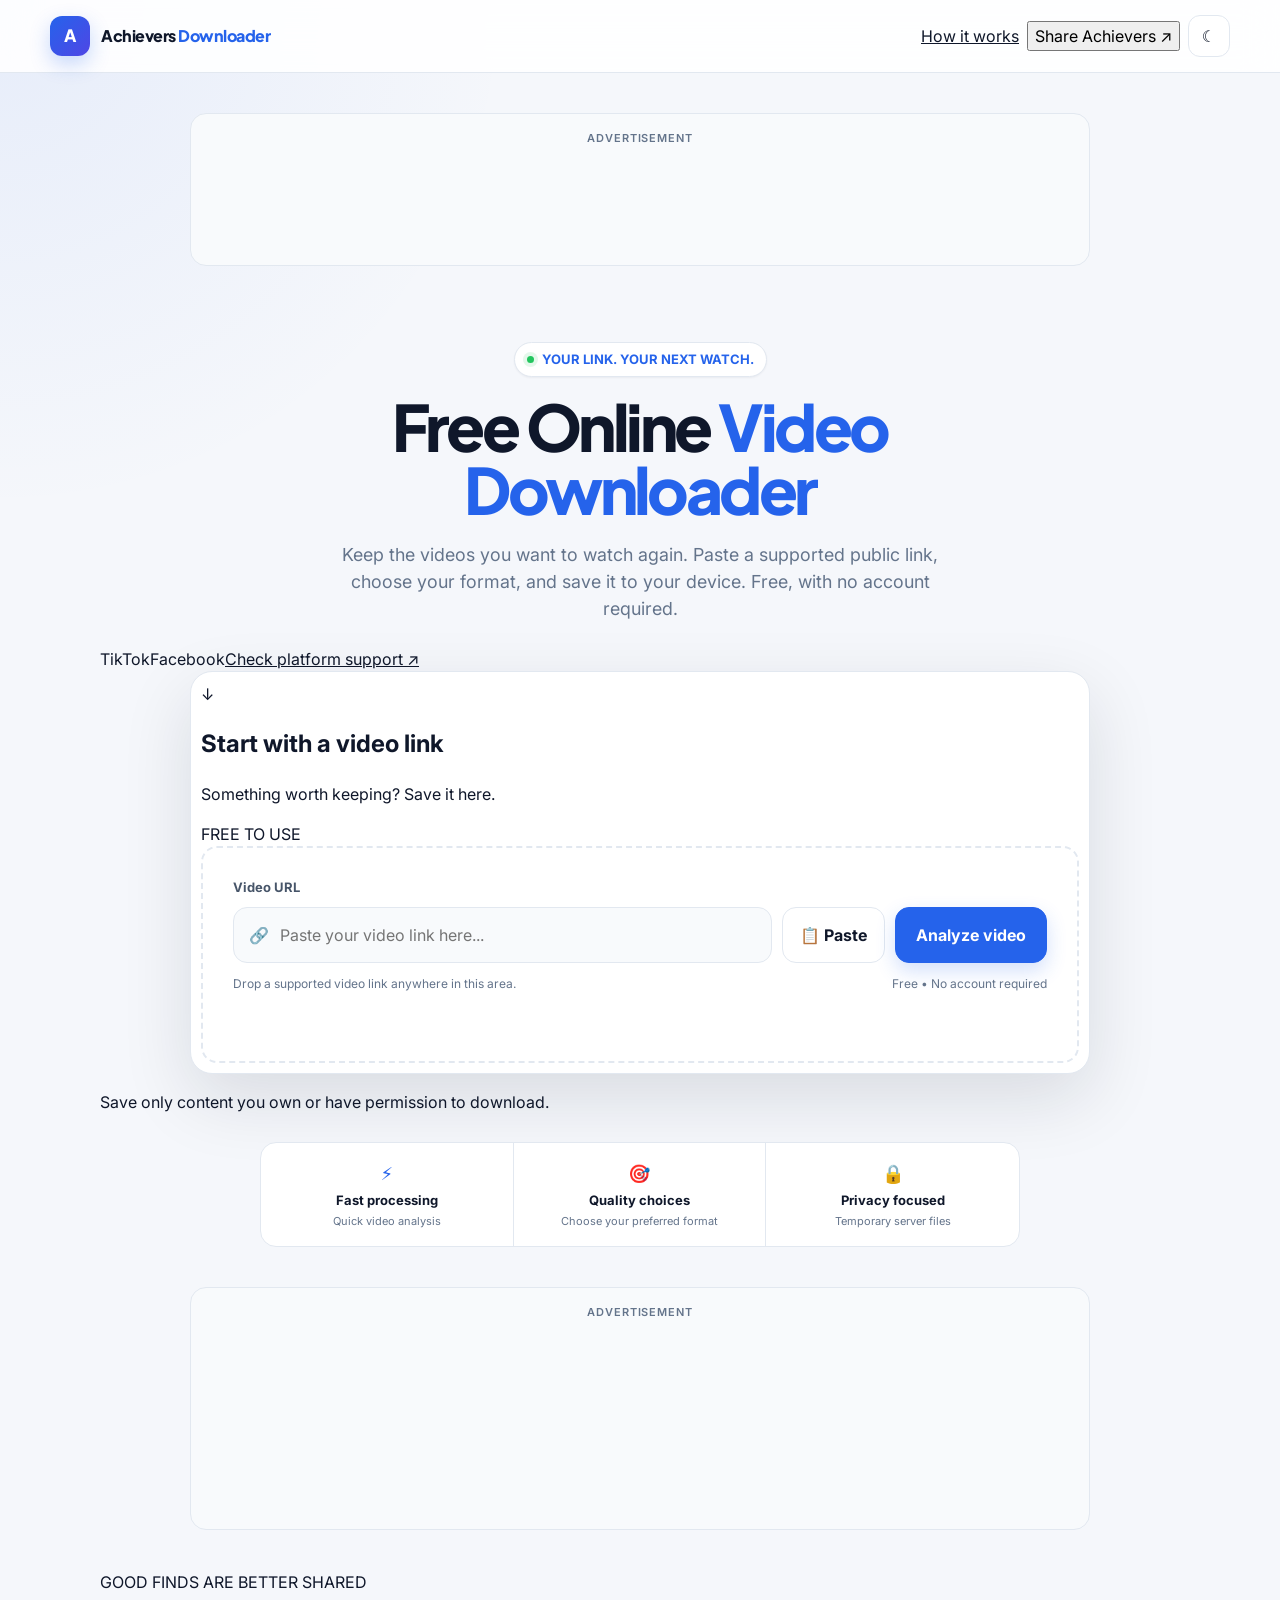
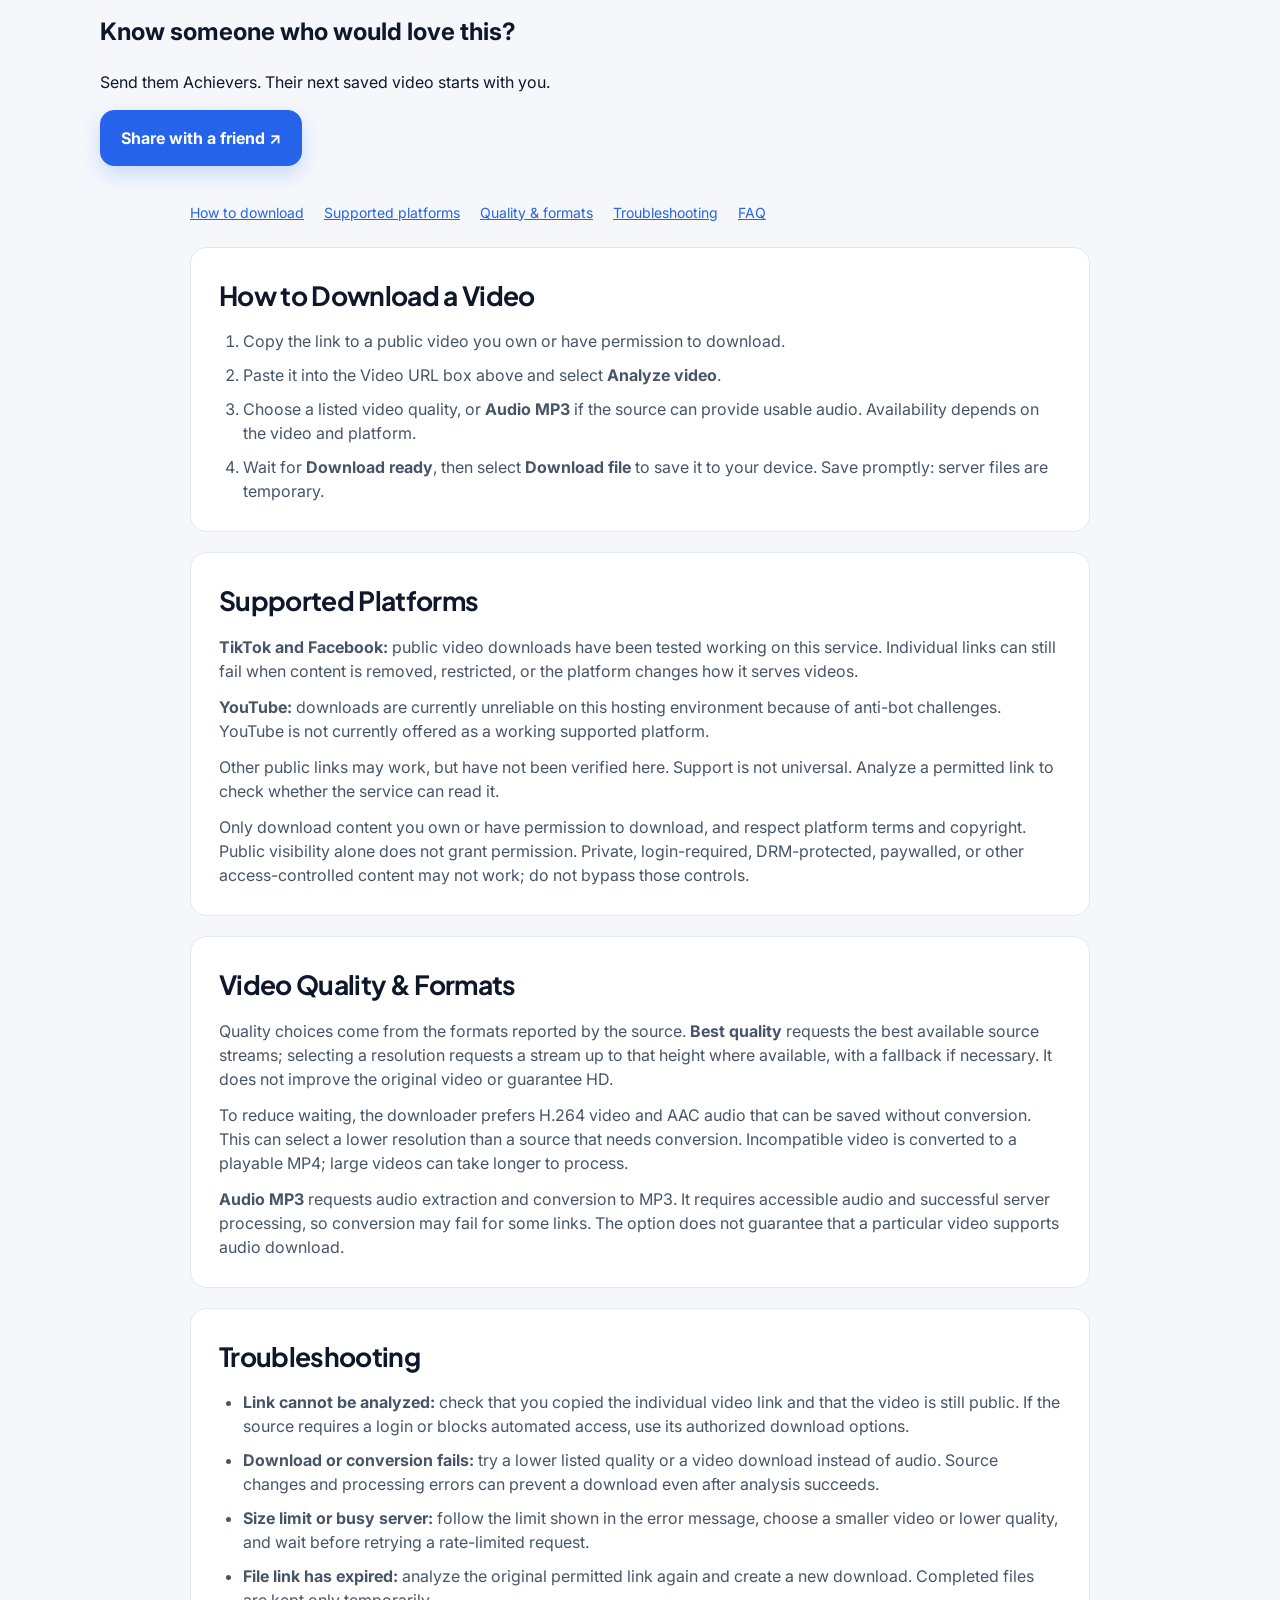
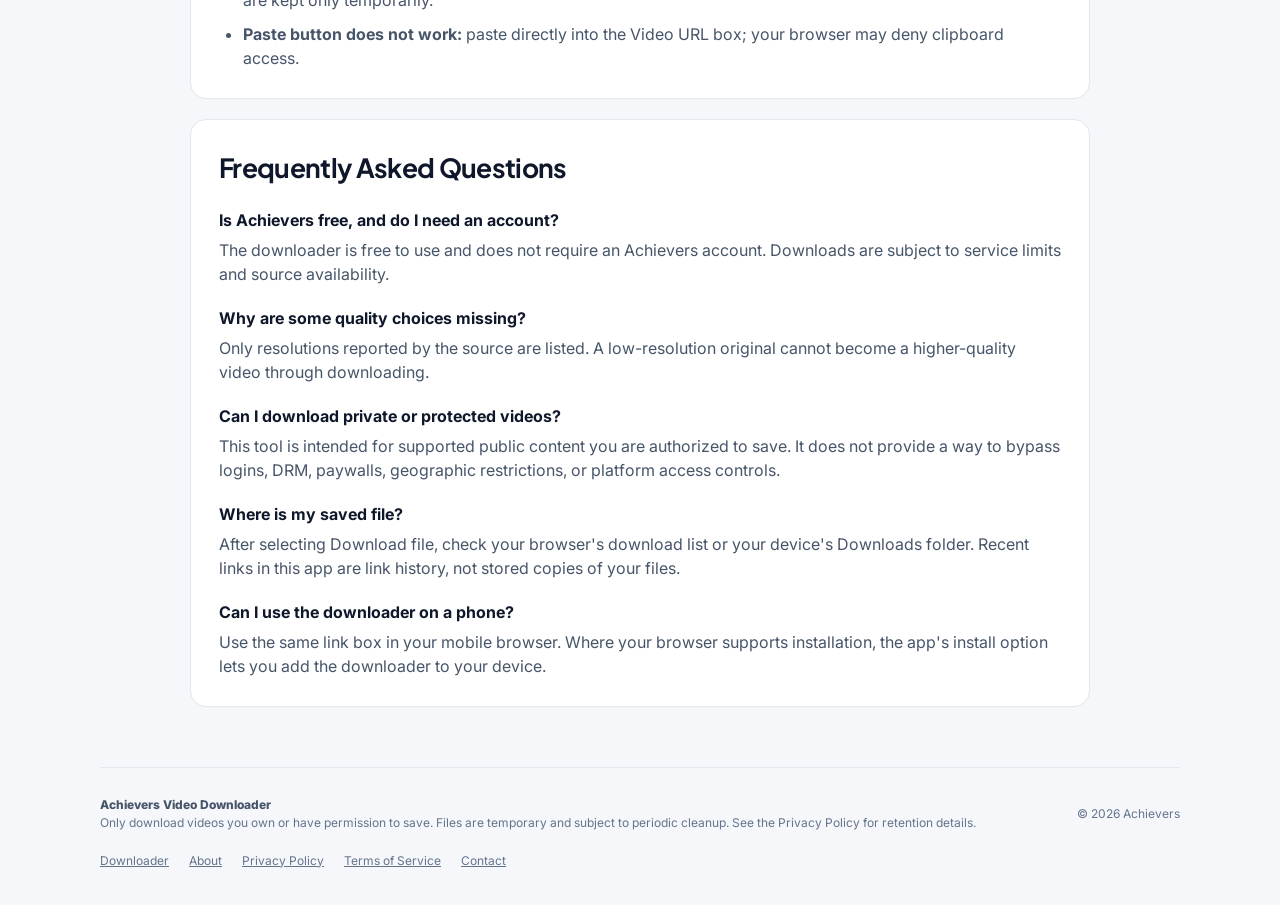
==== commit 4ea42a66: "Prefer compatible sources and accelerate fallback video conversion" ====
--- a/static/index.html
+++ b/static/index.html
@@ -1035,16 +1035,21 @@
     }
   </style>
 <meta property="og:type" content="website">
-<meta property="og:title" content="Free Online Video Downloader | Achievers">
-<meta property="og:description" content="Download supported public videos from a link. Choose available video quality or MP3 audio where supported. Free to use, with no account required.">
+<meta property="og:title" content="Found a video worth keeping? Try Achievers free">
+<meta property="og:description" content="Paste a supported public video link, choose your format, and save it. Free, with no account required.">
 <meta property="og:url" content="https://achievers-video-downloader.onrender.com/">
 <meta property="og:site_name" content="Achievers Video Downloader">
-<meta property="og:image" content="https://achievers-video-downloader.onrender.com/icon-512.png">
-<meta name="twitter:card" content="summary">
-<meta name="twitter:title" content="Free Online Video Downloader | Achievers">
-<meta name="twitter:description" content="Download supported public videos from a link. Choose available video quality or MP3 audio where supported. Free to use, with no account required.">
-<meta name="twitter:image" content="https://achievers-video-downloader.onrender.com/icon-512.png">
-  <link rel="stylesheet" href="/refresh.css">
+<meta property="og:image" content="https://achievers-video-downloader.onrender.com/share-preview-v1.png">
+<meta property="og:image:width" content="1200">
+<meta property="og:image:height" content="630">
+<meta property="og:image:type" content="image/png">
+<meta property="og:image:alt" content="Achievers — Found a video worth keeping? Paste a link. Choose a format. Save it.">
+<meta name="twitter:card" content="summary_large_image">
+<meta name="twitter:title" content="Found a video worth keeping? Try Achievers free">
+<meta name="twitter:description" content="Paste a supported public video link, choose your format, and save it. Free, with no account required.">
+<meta name="twitter:image" content="https://achievers-video-downloader.onrender.com/share-preview-v1.png">
+<meta name="twitter:image:alt" content="Achievers — Found a video worth keeping? Paste a link. Choose a format. Save it.">
+  <link rel="stylesheet" href="/refresh.css?v=2">
 </head>
 
 <body>
@@ -1307,7 +1312,7 @@
       <section class="guide-section" id="quality-formats" aria-labelledby="formats-heading">
         <h2 id="formats-heading">Video Quality &amp; Formats</h2>
         <p>Quality choices come from the formats reported by the source. <strong>Best quality</strong> requests the best available source streams; selecting a resolution requests a stream up to that height where available, with a fallback if necessary. It does not improve the original video or guarantee HD.</p>
-        <p>The downloader prefers MP4-compatible streams and requests MP4 when merging video and audio. The final file format depends on the source and processing; MP4 is not guaranteed.</p>
+        <p>To reduce waiting, the downloader prefers H.264 video and AAC audio that can be saved without conversion. This can select a lower resolution than a source that needs conversion. Incompatible video is converted to a playable MP4; large videos can take longer to process.</p>
         <p><strong>Audio MP3</strong> requests audio extraction and conversion to MP3. It requires accessible audio and successful server processing, so conversion may fail for some links. The option does not guarantee that a particular video supports audio download.</p>
       </section>
 
@@ -1421,13 +1426,22 @@
 
   async function shareAchievers() {
     const status = $('#shareStatus');
-    const data = {title: 'Achievers Video Downloader', text: 'Save supported public videos with Achievers. Free, with no account required.', url: 'https://achievers-video-downloader.onrender.com/'};
+    const invitation = 'Found a video worth keeping? 🎬\nTry Achievers: save supported public videos for free, with no account required.\n\nhttps://achievers-video-downloader.onrender.com/';
+    const data = {title: 'Found a video worth keeping? Try Achievers free', text: invitation};
+    async function copyInvitation() {
+      if (navigator.clipboard && window.isSecureContext) {
+        await navigator.clipboard.writeText(invitation);
+        status.textContent = 'Invitation and link copied. Paste them into your chat!';
+      } else { status.textContent = invitation; }
+    }
     try {
       if (navigator.share) { await navigator.share(data); status.textContent = 'Thanks for sharing Achievers!'; }
-      else if (navigator.clipboard && window.isSecureContext) { await navigator.clipboard.writeText(data.url); status.textContent = 'Website link copied. Send it to a friend!'; }
-      else { status.replaceChildren(document.createTextNode('Share this address: '), el('a', {href: data.url, textContent: data.url})); }
+      else { await copyInvitation(); }
     } catch (error) {
-      if (error.name !== 'AbortError') { status.textContent = 'Copy this address to share: ' + data.url; }
+      if (error.name !== 'AbortError') {
+        try { await copyInvitation(); }
+        catch { status.textContent = invitation; }
+      }
     }
   }
   $('#shareSite').addEventListener('click', shareAchievers);
@@ -2128,8 +2142,8 @@
         } else {
 
           status.textContent =
-            progress >= 100
-              ? 'Finalizing your file...'
+            progress >= 99
+              ? 'Video received. Processing for playback — this can take longer for large videos.'
               : 'Preparing your file...';
         }
 
